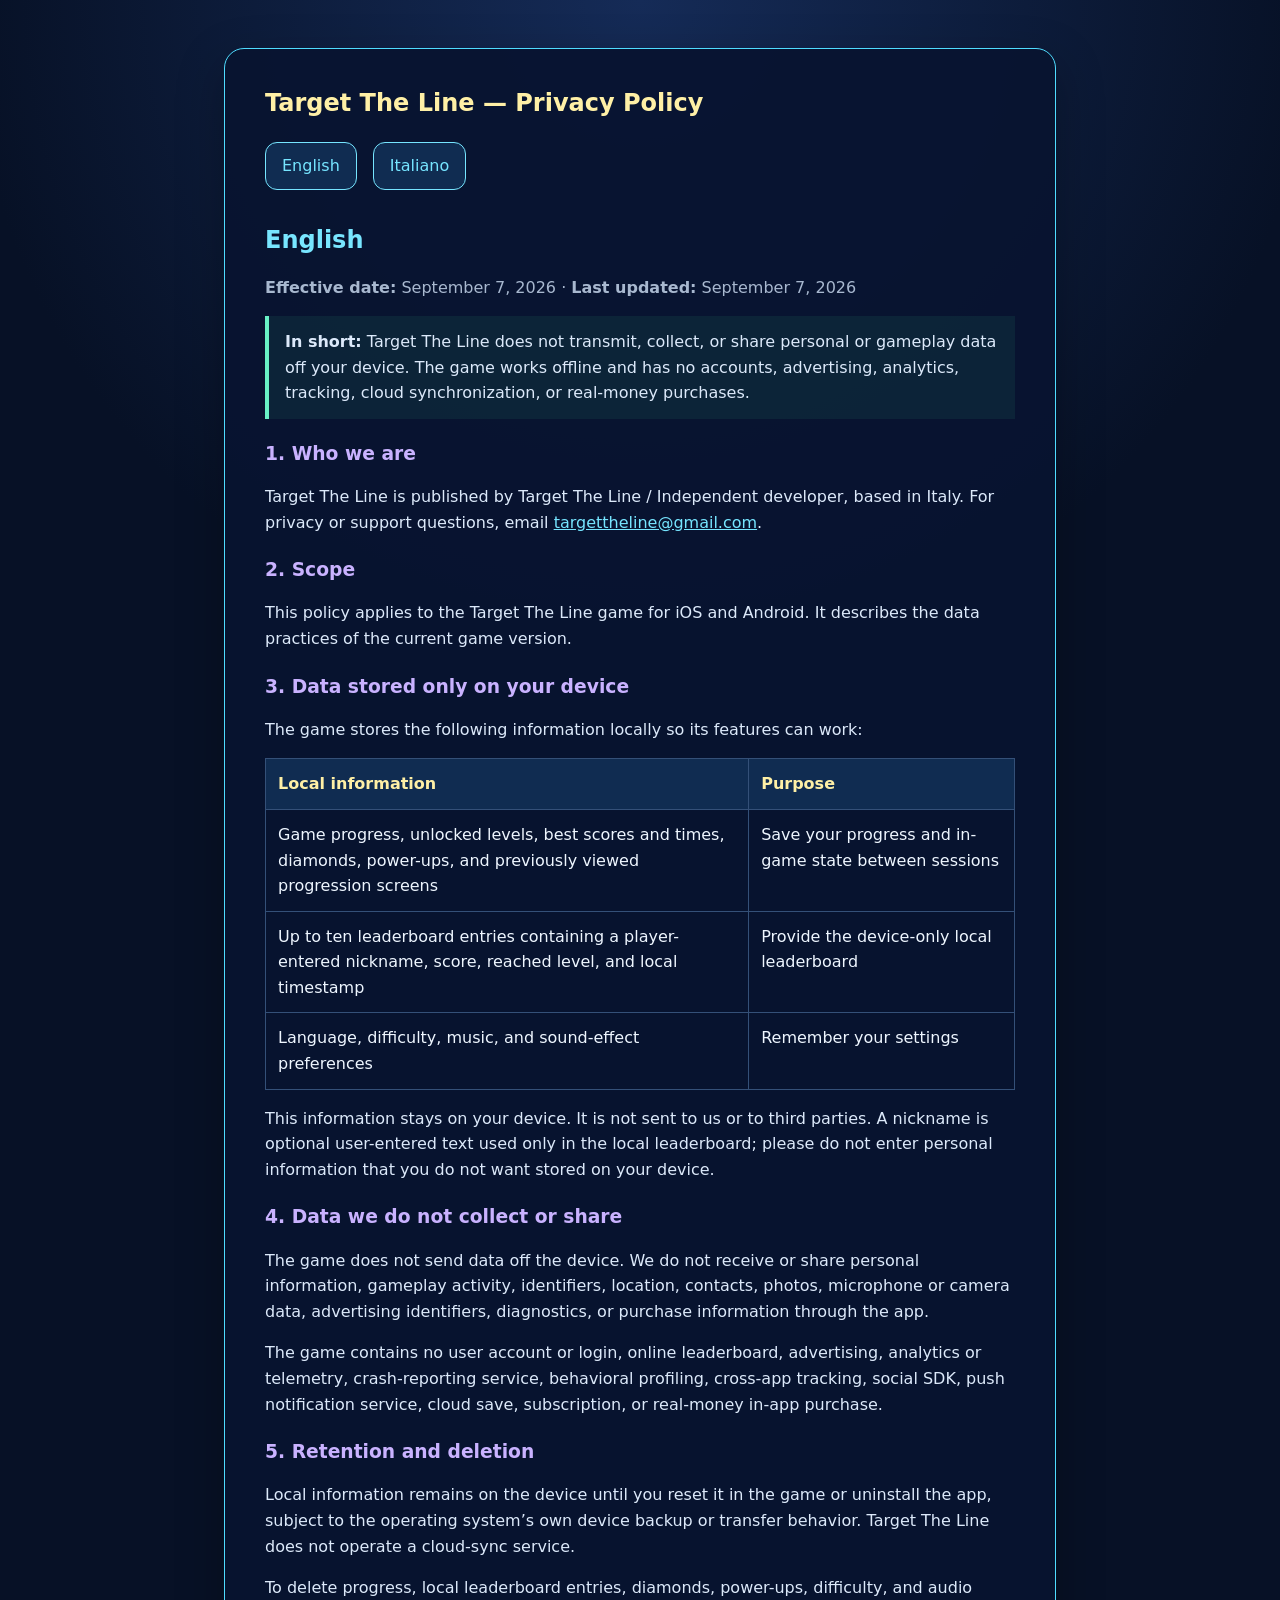
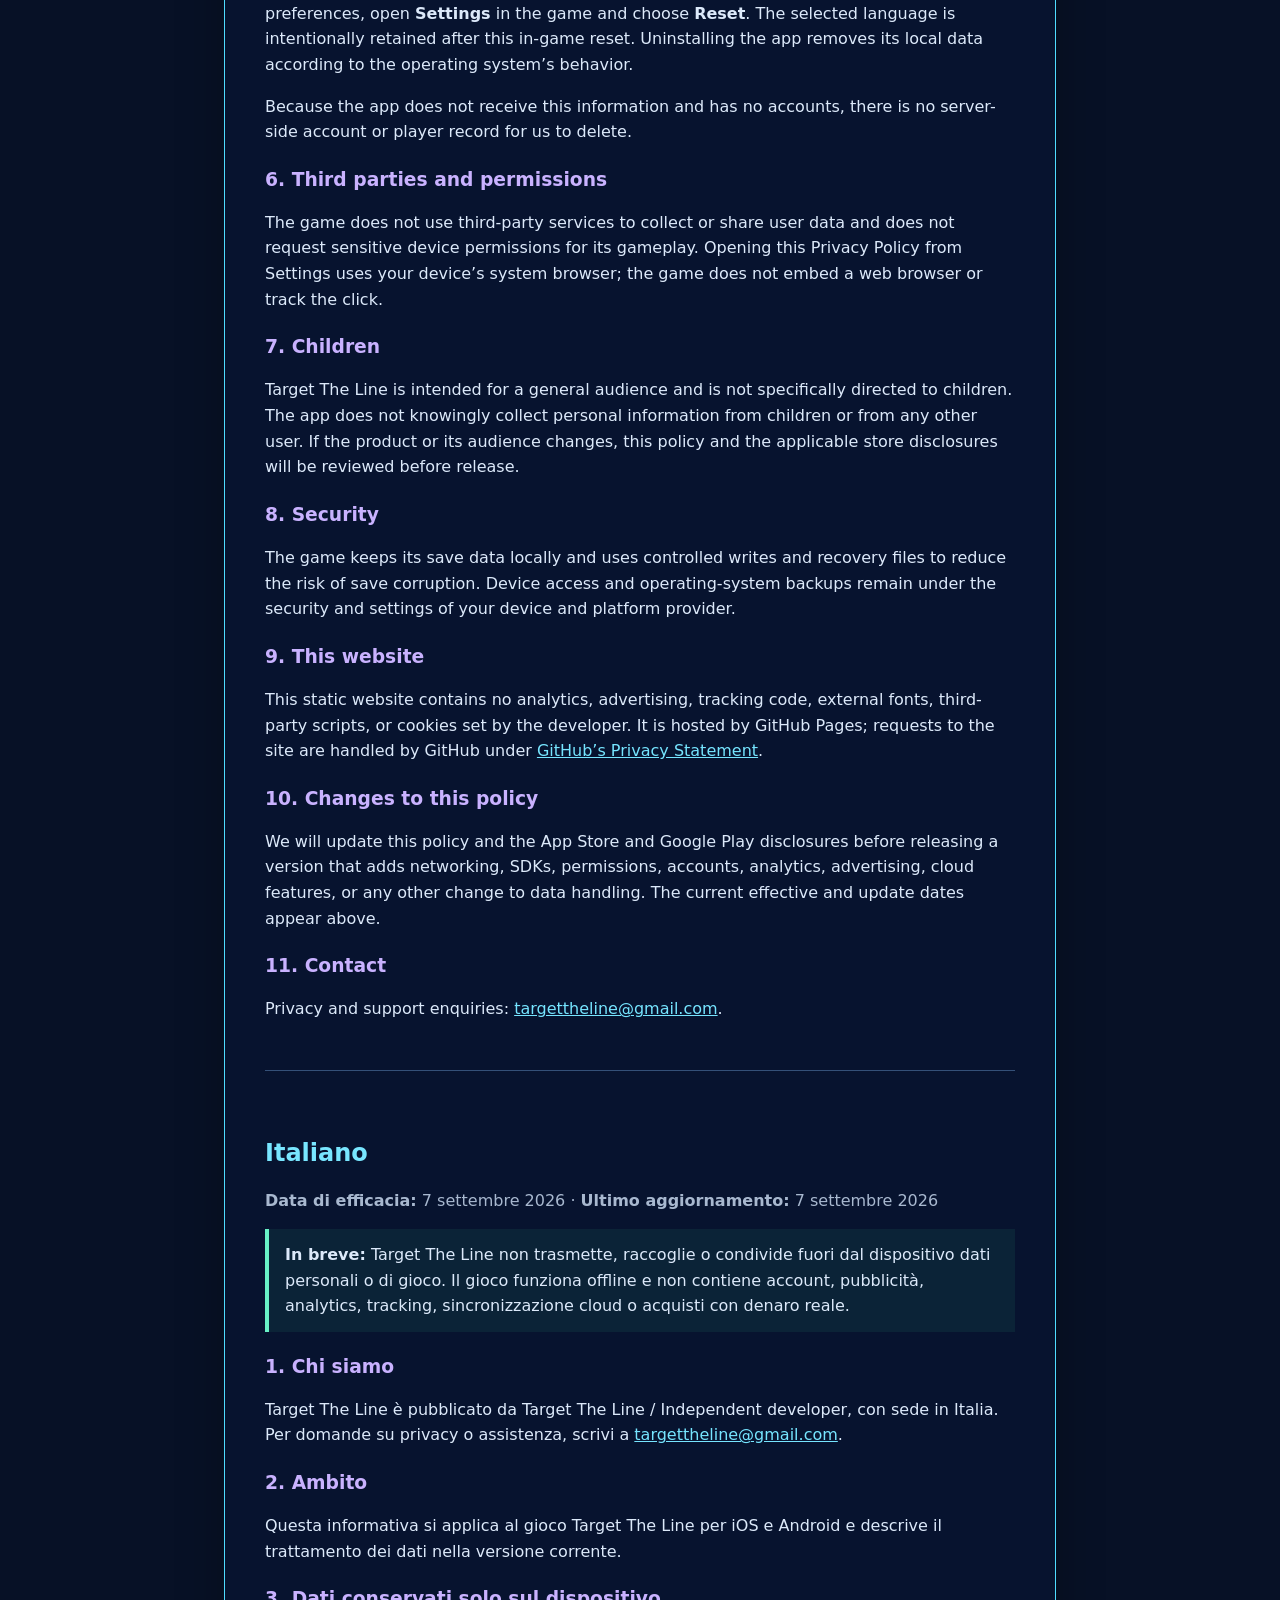
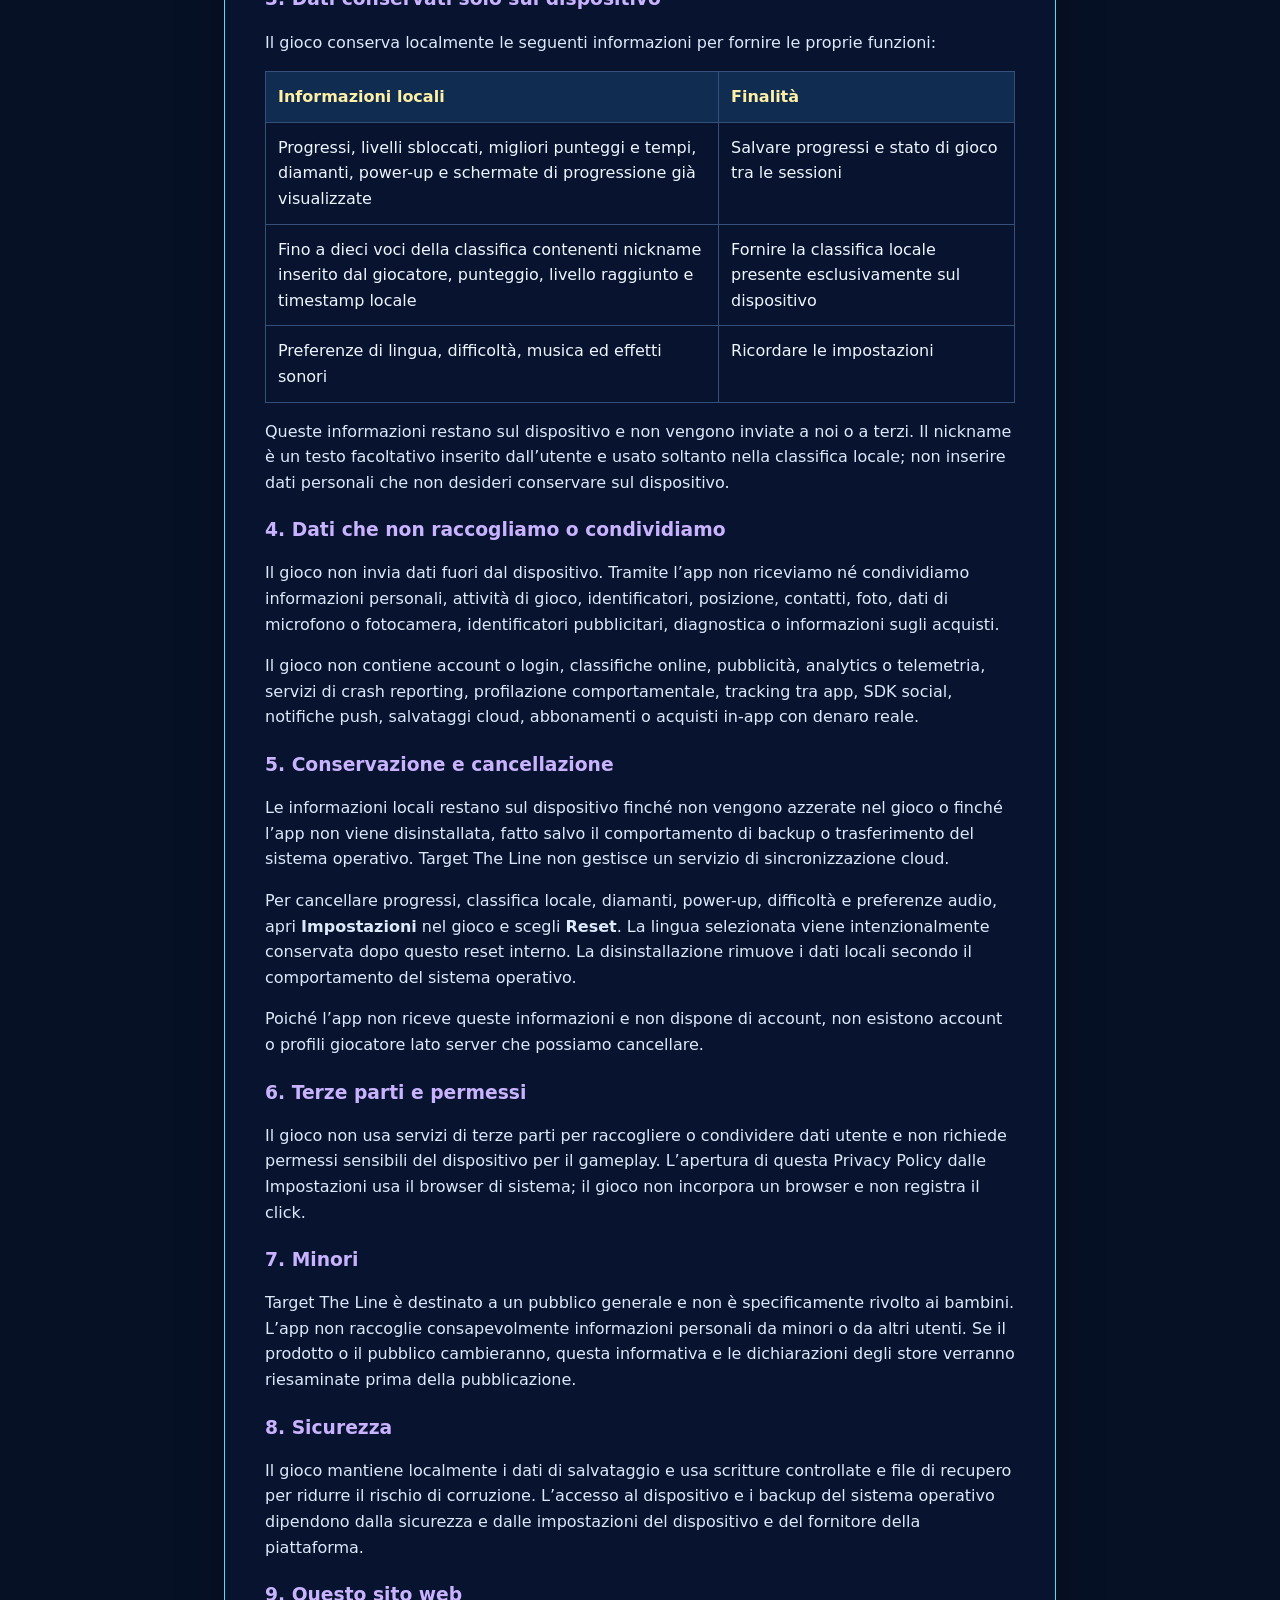
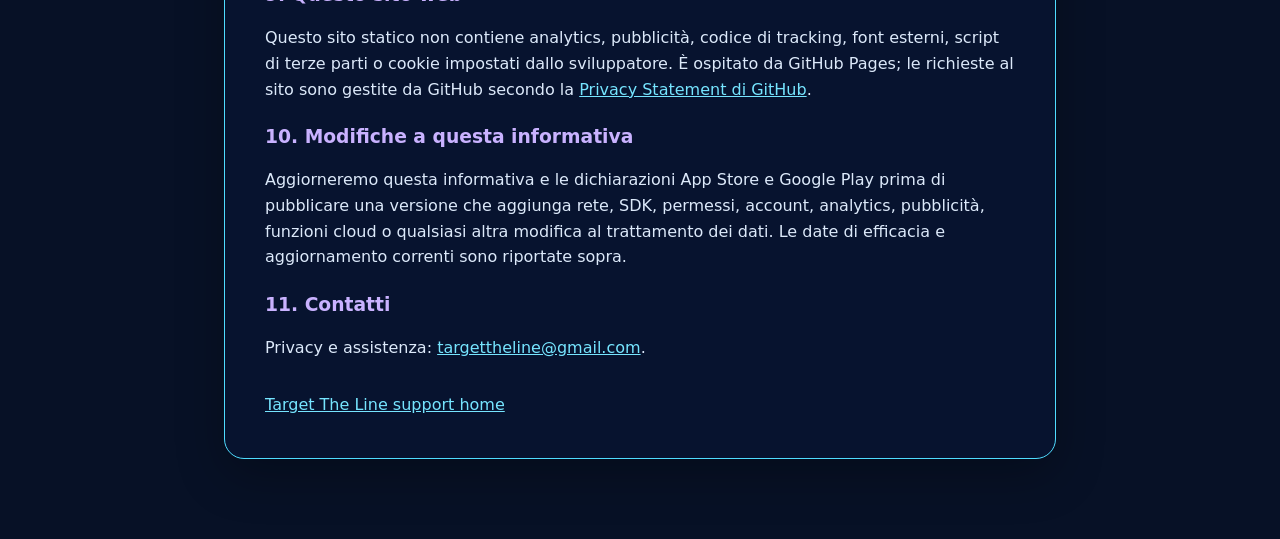
==== privacy/index.html @ c2686100 "Publish Target The Line support and privacy site" ====
<!doctype html>
<html lang="en">
<head>
  <meta charset="utf-8">
  <meta name="viewport" content="width=device-width, initial-scale=1">
  <meta name="description" content="Privacy Policy for the Target The Line mobile game.">
  <title>Target The Line — Privacy Policy</title>
  <link rel="stylesheet" href="../site.css">
</head>
<body>
  <main>
    <article class="card">
      <h1>Target The Line — Privacy Policy</h1>
      <nav class="language-nav" aria-label="Language">
        <a href="#english" lang="en">English</a>
        <a href="#italiano" lang="it">Italiano</a>
      </nav>

      <section id="english" class="language-section" lang="en">
        <h2>English</h2>
        <p class="muted"><strong>Effective date:</strong> September 7, 2026 · <strong>Last updated:</strong> September 7, 2026</p>
        <p class="summary"><strong>In short:</strong> Target The Line does not transmit, collect, or share personal or gameplay data off your device. The game works offline and has no accounts, advertising, analytics, tracking, cloud synchronization, or real-money purchases.</p>

        <h3>1. Who we are</h3>
        <p>Target The Line is published by Target The Line / Independent developer, based in Italy. For privacy or support questions, email <a href="mailto:targettheline@gmail.com">targettheline@gmail.com</a>.</p>

        <h3>2. Scope</h3>
        <p>This policy applies to the Target The Line game for iOS and Android. It describes the data practices of the current game version.</p>

        <h3>3. Data stored only on your device</h3>
        <p>The game stores the following information locally so its features can work:</p>
        <table>
          <thead><tr><th>Local information</th><th>Purpose</th></tr></thead>
          <tbody>
            <tr><td data-label="Local information">Game progress, unlocked levels, best scores and times, diamonds, power-ups, and previously viewed progression screens</td><td data-label="Purpose">Save your progress and in-game state between sessions</td></tr>
            <tr><td data-label="Local information">Up to ten leaderboard entries containing a player-entered nickname, score, reached level, and local timestamp</td><td data-label="Purpose">Provide the device-only local leaderboard</td></tr>
            <tr><td data-label="Local information">Language, difficulty, music, and sound-effect preferences</td><td data-label="Purpose">Remember your settings</td></tr>
          </tbody>
        </table>
        <p>This information stays on your device. It is not sent to us or to third parties. A nickname is optional user-entered text used only in the local leaderboard; please do not enter personal information that you do not want stored on your device.</p>

        <h3>4. Data we do not collect or share</h3>
        <p>The game does not send data off the device. We do not receive or share personal information, gameplay activity, identifiers, location, contacts, photos, microphone or camera data, advertising identifiers, diagnostics, or purchase information through the app.</p>
        <p>The game contains no user account or login, online leaderboard, advertising, analytics or telemetry, crash-reporting service, behavioral profiling, cross-app tracking, social SDK, push notification service, cloud save, subscription, or real-money in-app purchase.</p>

        <h3>5. Retention and deletion</h3>
        <p>Local information remains on the device until you reset it in the game or uninstall the app, subject to the operating system’s own device backup or transfer behavior. Target The Line does not operate a cloud-sync service.</p>
        <p>To delete progress, local leaderboard entries, diamonds, power-ups, difficulty, and audio preferences, open <strong>Settings</strong> in the game and choose <strong>Reset</strong>. The selected language is intentionally retained after this in-game reset. Uninstalling the app removes its local data according to the operating system’s behavior.</p>
        <p>Because the app does not receive this information and has no accounts, there is no server-side account or player record for us to delete.</p>

        <h3>6. Third parties and permissions</h3>
        <p>The game does not use third-party services to collect or share user data and does not request sensitive device permissions for its gameplay. Opening this Privacy Policy from Settings uses your device’s system browser; the game does not embed a web browser or track the click.</p>

        <h3>7. Children</h3>
        <p>Target The Line is intended for a general audience and is not specifically directed to children. The app does not knowingly collect personal information from children or from any other user. If the product or its audience changes, this policy and the applicable store disclosures will be reviewed before release.</p>

        <h3>8. Security</h3>
        <p>The game keeps its save data locally and uses controlled writes and recovery files to reduce the risk of save corruption. Device access and operating-system backups remain under the security and settings of your device and platform provider.</p>

        <h3>9. This website</h3>
        <p>This static website contains no analytics, advertising, tracking code, external fonts, third-party scripts, or cookies set by the developer. It is hosted by GitHub Pages; requests to the site are handled by GitHub under <a href="https://docs.github.com/en/site-policy/privacy-policies/github-general-privacy-statement">GitHub’s Privacy Statement</a>.</p>

        <h3>10. Changes to this policy</h3>
        <p>We will update this policy and the App Store and Google Play disclosures before releasing a version that adds networking, SDKs, permissions, accounts, analytics, advertising, cloud features, or any other change to data handling. The current effective and update dates appear above.</p>

        <h3>11. Contact</h3>
        <p>Privacy and support enquiries: <a href="mailto:targettheline@gmail.com">targettheline@gmail.com</a>.</p>
      </section>

      <section id="italiano" class="language-section" lang="it">
        <h2>Italiano</h2>
        <p class="muted"><strong>Data di efficacia:</strong> 7 settembre 2026 · <strong>Ultimo aggiornamento:</strong> 7 settembre 2026</p>
        <p class="summary"><strong>In breve:</strong> Target The Line non trasmette, raccoglie o condivide fuori dal dispositivo dati personali o di gioco. Il gioco funziona offline e non contiene account, pubblicità, analytics, tracking, sincronizzazione cloud o acquisti con denaro reale.</p>

        <h3>1. Chi siamo</h3>
        <p>Target The Line è pubblicato da Target The Line / Independent developer, con sede in Italia. Per domande su privacy o assistenza, scrivi a <a href="mailto:targettheline@gmail.com">targettheline@gmail.com</a>.</p>

        <h3>2. Ambito</h3>
        <p>Questa informativa si applica al gioco Target The Line per iOS e Android e descrive il trattamento dei dati nella versione corrente.</p>

        <h3>3. Dati conservati solo sul dispositivo</h3>
        <p>Il gioco conserva localmente le seguenti informazioni per fornire le proprie funzioni:</p>
        <table>
          <thead><tr><th>Informazioni locali</th><th>Finalità</th></tr></thead>
          <tbody>
            <tr><td data-label="Informazioni locali">Progressi, livelli sbloccati, migliori punteggi e tempi, diamanti, power-up e schermate di progressione già visualizzate</td><td data-label="Finalità">Salvare progressi e stato di gioco tra le sessioni</td></tr>
            <tr><td data-label="Informazioni locali">Fino a dieci voci della classifica contenenti nickname inserito dal giocatore, punteggio, livello raggiunto e timestamp locale</td><td data-label="Finalità">Fornire la classifica locale presente esclusivamente sul dispositivo</td></tr>
            <tr><td data-label="Informazioni locali">Preferenze di lingua, difficoltà, musica ed effetti sonori</td><td data-label="Finalità">Ricordare le impostazioni</td></tr>
          </tbody>
        </table>
        <p>Queste informazioni restano sul dispositivo e non vengono inviate a noi o a terzi. Il nickname è un testo facoltativo inserito dall’utente e usato soltanto nella classifica locale; non inserire dati personali che non desideri conservare sul dispositivo.</p>

        <h3>4. Dati che non raccogliamo o condividiamo</h3>
        <p>Il gioco non invia dati fuori dal dispositivo. Tramite l’app non riceviamo né condividiamo informazioni personali, attività di gioco, identificatori, posizione, contatti, foto, dati di microfono o fotocamera, identificatori pubblicitari, diagnostica o informazioni sugli acquisti.</p>
        <p>Il gioco non contiene account o login, classifiche online, pubblicità, analytics o telemetria, servizi di crash reporting, profilazione comportamentale, tracking tra app, SDK social, notifiche push, salvataggi cloud, abbonamenti o acquisti in-app con denaro reale.</p>

        <h3>5. Conservazione e cancellazione</h3>
        <p>Le informazioni locali restano sul dispositivo finché non vengono azzerate nel gioco o finché l’app non viene disinstallata, fatto salvo il comportamento di backup o trasferimento del sistema operativo. Target The Line non gestisce un servizio di sincronizzazione cloud.</p>
        <p>Per cancellare progressi, classifica locale, diamanti, power-up, difficoltà e preferenze audio, apri <strong>Impostazioni</strong> nel gioco e scegli <strong>Reset</strong>. La lingua selezionata viene intenzionalmente conservata dopo questo reset interno. La disinstallazione rimuove i dati locali secondo il comportamento del sistema operativo.</p>
        <p>Poiché l’app non riceve queste informazioni e non dispone di account, non esistono account o profili giocatore lato server che possiamo cancellare.</p>

        <h3>6. Terze parti e permessi</h3>
        <p>Il gioco non usa servizi di terze parti per raccogliere o condividere dati utente e non richiede permessi sensibili del dispositivo per il gameplay. L’apertura di questa Privacy Policy dalle Impostazioni usa il browser di sistema; il gioco non incorpora un browser e non registra il click.</p>

        <h3>7. Minori</h3>
        <p>Target The Line è destinato a un pubblico generale e non è specificamente rivolto ai bambini. L’app non raccoglie consapevolmente informazioni personali da minori o da altri utenti. Se il prodotto o il pubblico cambieranno, questa informativa e le dichiarazioni degli store verranno riesaminate prima della pubblicazione.</p>

        <h3>8. Sicurezza</h3>
        <p>Il gioco mantiene localmente i dati di salvataggio e usa scritture controllate e file di recupero per ridurre il rischio di corruzione. L’accesso al dispositivo e i backup del sistema operativo dipendono dalla sicurezza e dalle impostazioni del dispositivo e del fornitore della piattaforma.</p>

        <h3>9. Questo sito web</h3>
        <p>Questo sito statico non contiene analytics, pubblicità, codice di tracking, font esterni, script di terze parti o cookie impostati dallo sviluppatore. È ospitato da GitHub Pages; le richieste al sito sono gestite da GitHub secondo la <a href="https://docs.github.com/it/site-policy/privacy-policies/github-general-privacy-statement">Privacy Statement di GitHub</a>.</p>

        <h3>10. Modifiche a questa informativa</h3>
        <p>Aggiorneremo questa informativa e le dichiarazioni App Store e Google Play prima di pubblicare una versione che aggiunga rete, SDK, permessi, account, analytics, pubblicità, funzioni cloud o qualsiasi altra modifica al trattamento dei dati. Le date di efficacia e aggiornamento correnti sono riportate sopra.</p>

        <h3>11. Contatti</h3>
        <p>Privacy e assistenza: <a href="mailto:targettheline@gmail.com">targettheline@gmail.com</a>.</p>
      </section>

      <footer><a href="../">Target The Line support home</a></footer>
    </article>
  </main>
</body>
</html>
---- site.css ----
:root {
  color-scheme: dark;
  font-family: system-ui, -apple-system, BlinkMacSystemFont, "Segoe UI", sans-serif;
  background: #071126;
  color: #eef6ff;
  line-height: 1.6;
}

* { box-sizing: border-box; }

body {
  margin: 0;
  min-height: 100vh;
  background: radial-gradient(circle at top, #152b57 0, #071126 42rem);
}

main {
  width: min(100% - 2rem, 52rem);
  margin: 0 auto;
  padding: 3rem 0 5rem;
}

.card {
  background: rgba(8, 20, 48, 0.94);
  border: 1px solid #4fdcff;
  border-radius: 1.25rem;
  padding: clamp(1.25rem, 4vw, 2.5rem);
  box-shadow: 0 1rem 3rem rgba(0, 0, 0, 0.28);
}

h1, h2, h3 { line-height: 1.2; }
h1 { color: #fff0a6; margin-top: 0; }
h2 { color: #78e6ff; margin-top: 2.25rem; }
h3 { color: #c9b2ff; margin-top: 1.5rem; }
p, li { color: #dce9fa; }
a { color: #76e5ff; }
a:hover, a:focus { color: #fff0a6; }

.language-nav {
  display: flex;
  gap: 1rem;
  flex-wrap: wrap;
  margin: 1.5rem 0 2rem;
}

.language-nav a, .button-link {
  display: inline-block;
  border: 1px solid #76e5ff;
  border-radius: 0.75rem;
  padding: 0.65rem 1rem;
  text-decoration: none;
  background: #102c51;
}

.summary {
  border-left: 0.25rem solid #68f1c6;
  padding: 0.8rem 1rem;
  background: rgba(28, 88, 82, 0.24);
}

table { width: 100%; border-collapse: collapse; }
th, td { border: 1px solid #345078; padding: 0.75rem; text-align: left; vertical-align: top; }
th { background: #102c51; color: #fff0a6; }
.muted, footer { color: #a8b8cf; }
.language-section + .language-section { border-top: 1px solid #345078; margin-top: 3rem; padding-top: 2rem; }
footer { margin-top: 2rem; }

@media (max-width: 42rem) {
  main { width: min(100% - 1rem, 52rem); padding: 0.5rem 0 2rem; }
  .card { border-radius: 0.9rem; padding: 1rem; }
  table, thead, tbody, tr, th, td { display: block; }
  thead { position: absolute; width: 1px; height: 1px; overflow: hidden; clip: rect(0 0 0 0); }
  tr { border: 1px solid #345078; margin-bottom: 0.8rem; }
  th, td { border: 0; }
  td::before { content: attr(data-label); display: block; color: #fff0a6; font-weight: 700; margin-bottom: 0.25rem; }
}
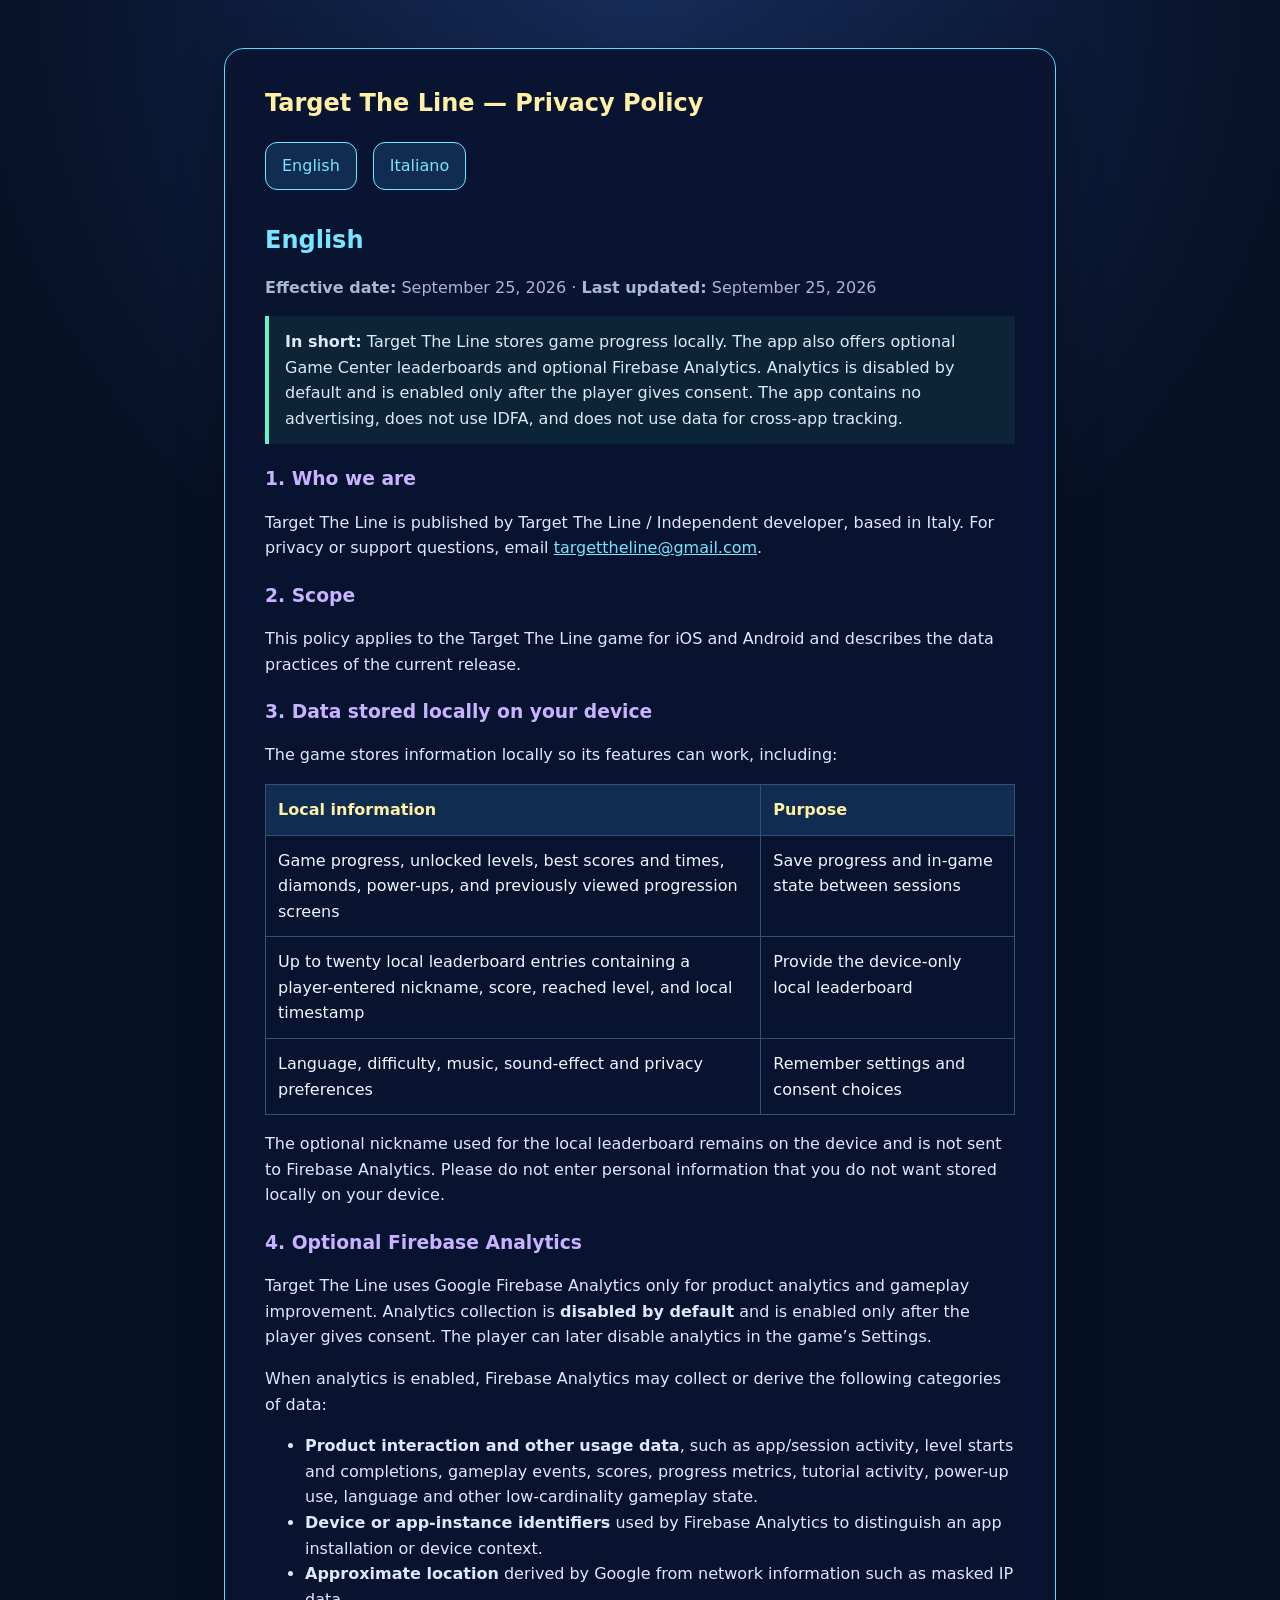
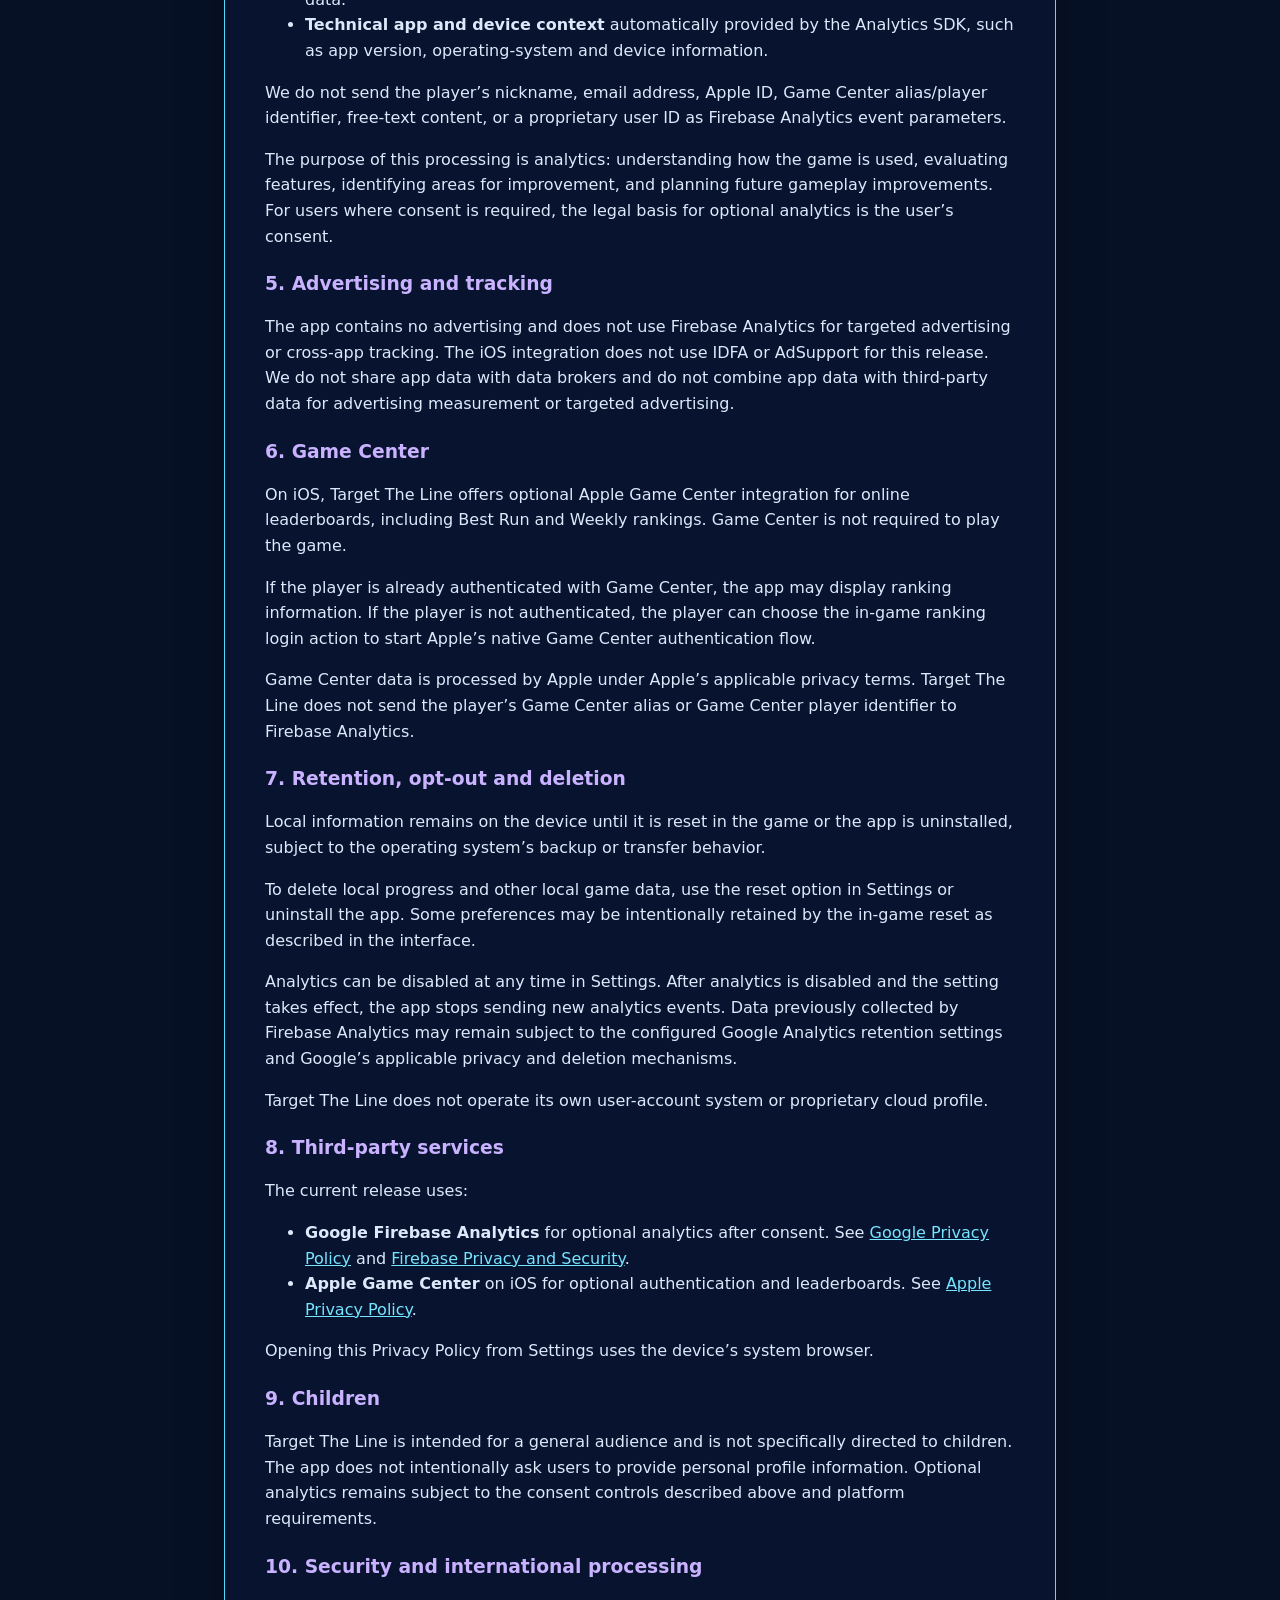
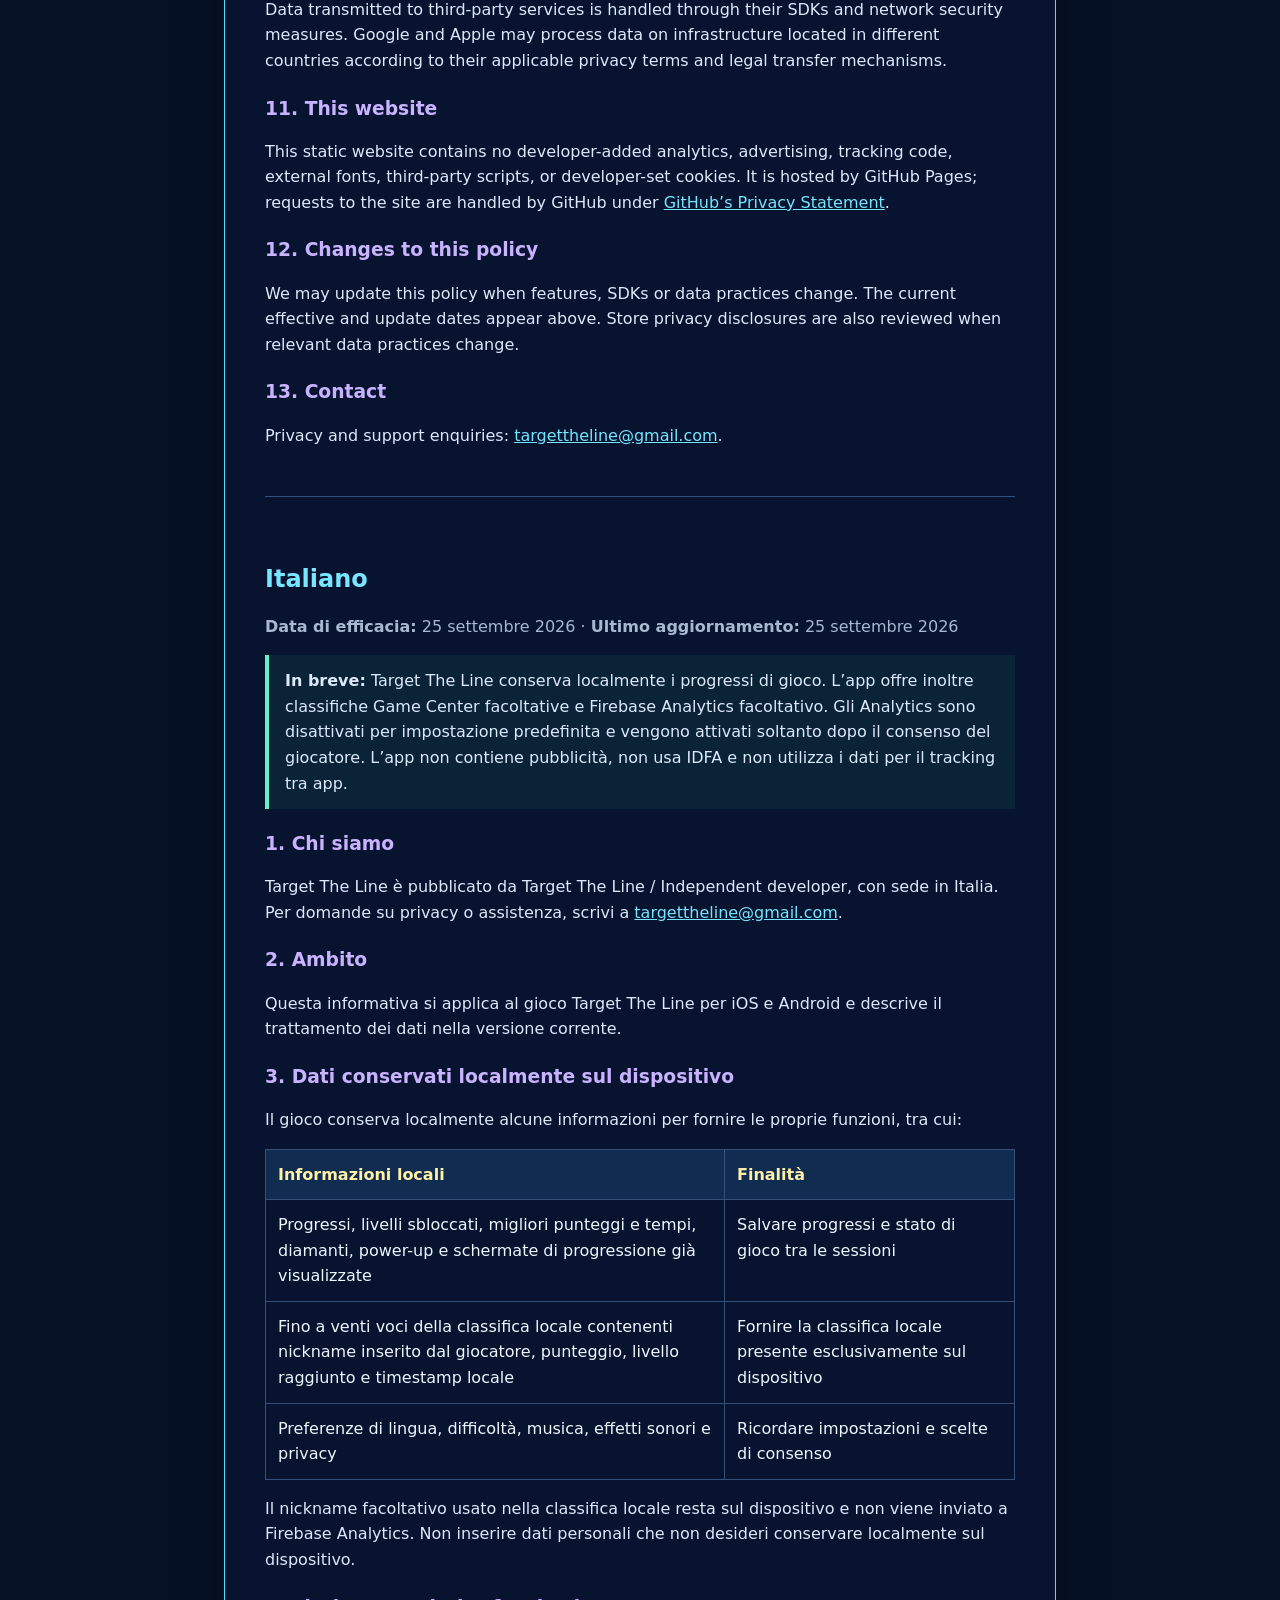
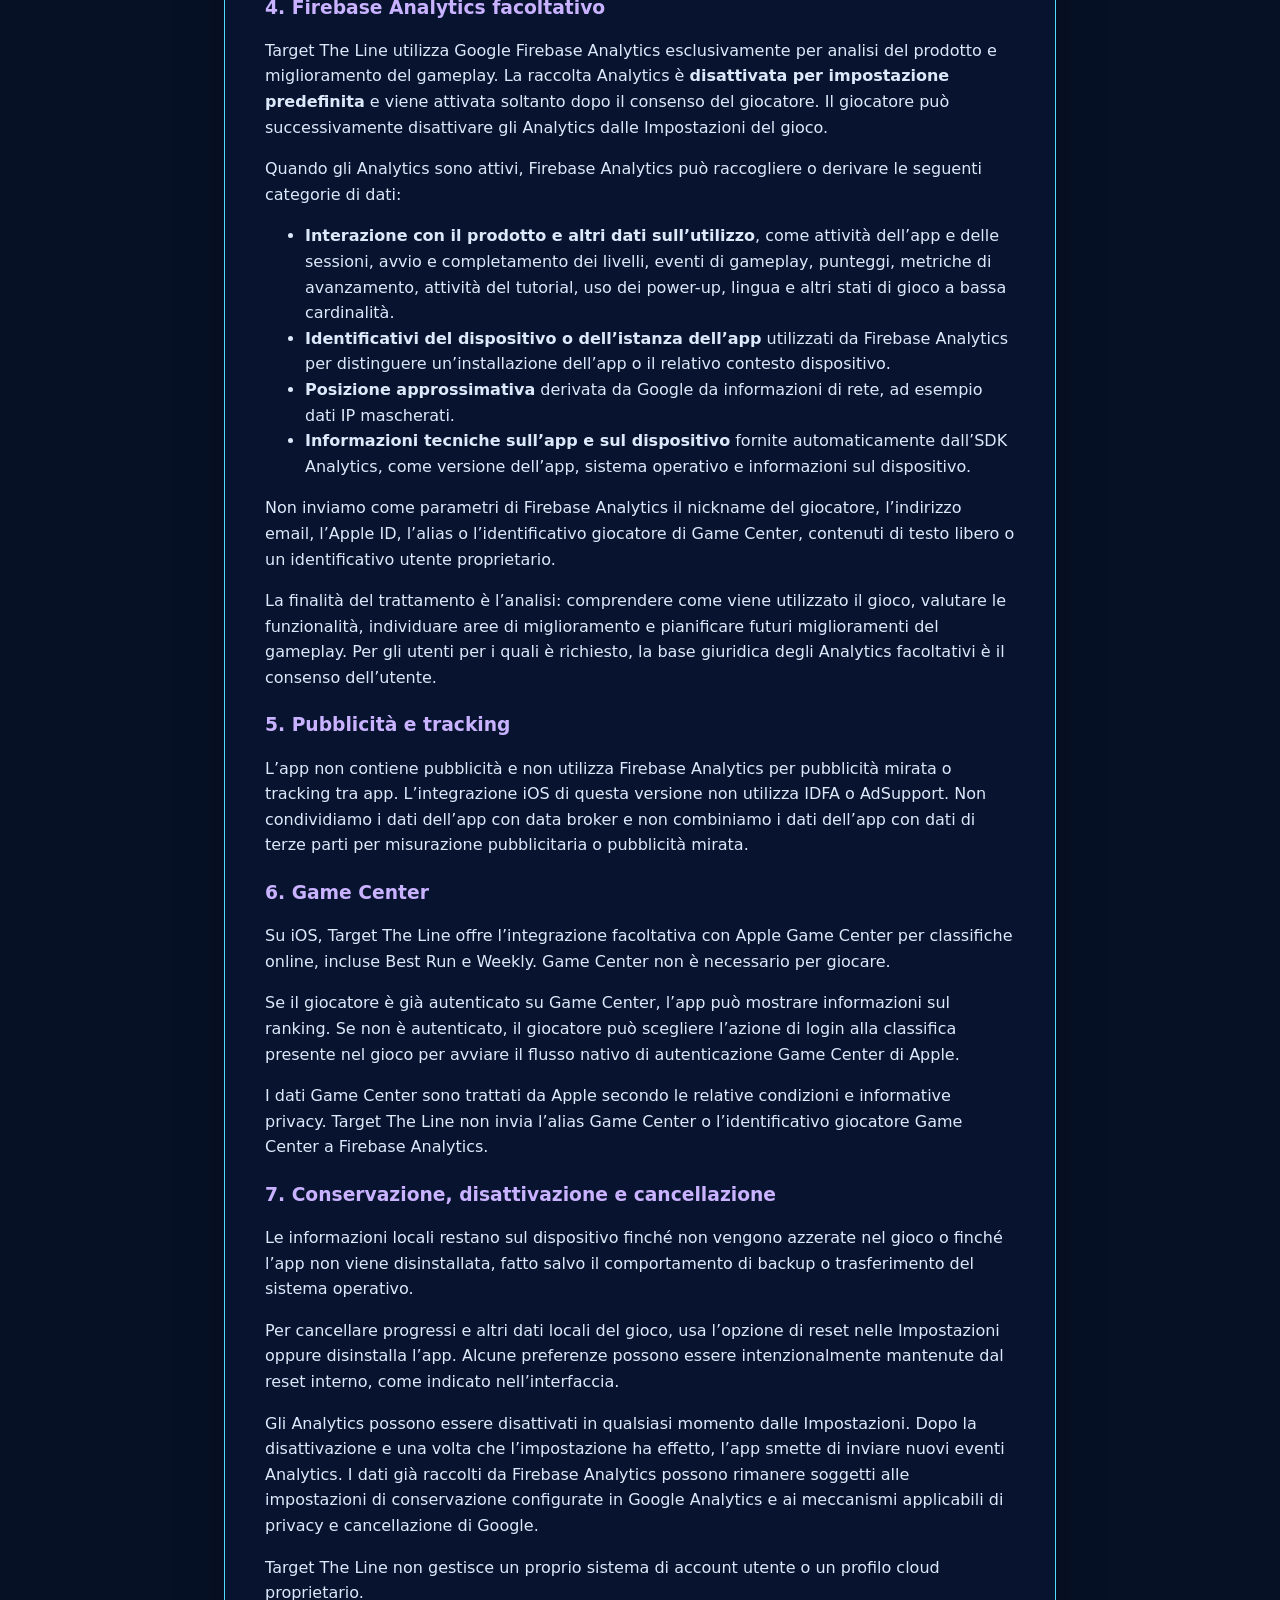
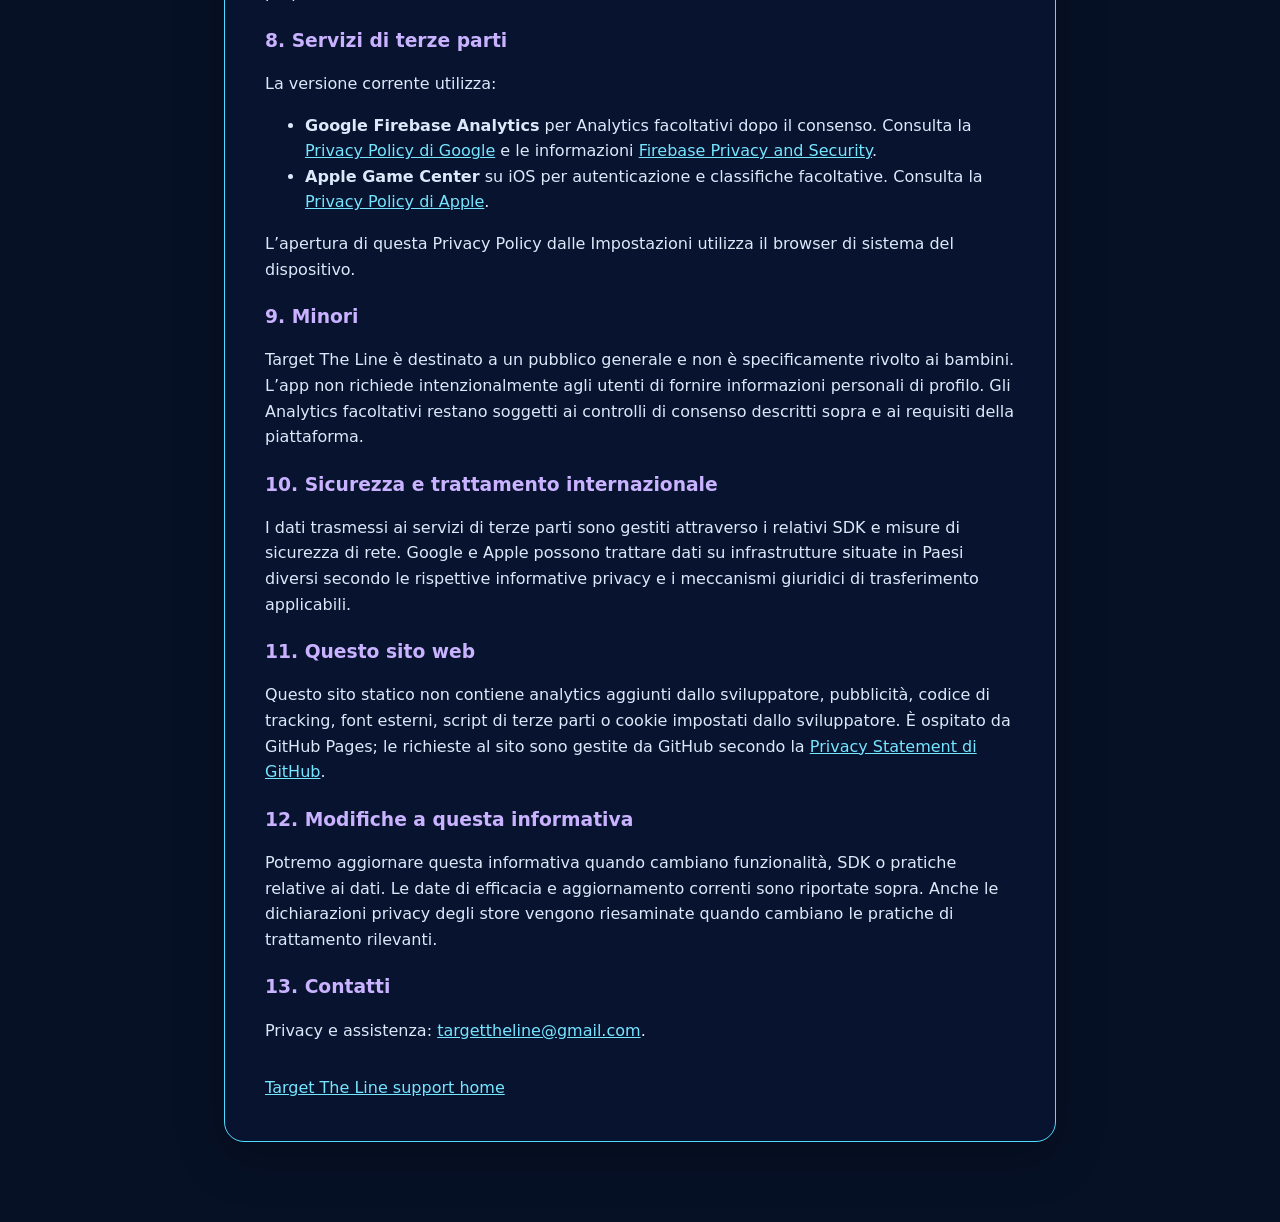
==== commit 0cc0b829: "Update Target The Line privacy policy for Firebase Analytics and Game Center" ====
--- a/privacy/index.html
+++ b/privacy/index.html
@@ -18,59 +18,81 @@
 
       <section id="english" class="language-section" lang="en">
         <h2>English</h2>
-        <p class="muted"><strong>Effective date:</strong> September 7, 2026 · <strong>Last updated:</strong> September 7, 2026</p>
-        <p class="summary"><strong>In short:</strong> Target The Line does not transmit, collect, or share personal or gameplay data off your device. The game works offline and has no accounts, advertising, analytics, tracking, cloud synchronization, or real-money purchases.</p>
+        <p class="muted"><strong>Effective date:</strong> September 25, 2026 · <strong>Last updated:</strong> September 25, 2026</p>
+        <p class="summary"><strong>In short:</strong> Target The Line stores game progress locally. The app also offers optional Game Center leaderboards and optional Firebase Analytics. Analytics is disabled by default and is enabled only after the player gives consent. The app contains no advertising, does not use IDFA, and does not use data for cross-app tracking.</p>
 
         <h3>1. Who we are</h3>
         <p>Target The Line is published by Target The Line / Independent developer, based in Italy. For privacy or support questions, email <a href="mailto:targettheline@gmail.com">targettheline@gmail.com</a>.</p>
 
         <h3>2. Scope</h3>
-        <p>This policy applies to the Target The Line game for iOS and Android. It describes the data practices of the current game version.</p>
+        <p>This policy applies to the Target The Line game for iOS and Android and describes the data practices of the current release.</p>
 
-        <h3>3. Data stored only on your device</h3>
-        <p>The game stores the following information locally so its features can work:</p>
+        <h3>3. Data stored locally on your device</h3>
+        <p>The game stores information locally so its features can work, including:</p>
         <table>
           <thead><tr><th>Local information</th><th>Purpose</th></tr></thead>
           <tbody>
-            <tr><td data-label="Local information">Game progress, unlocked levels, best scores and times, diamonds, power-ups, and previously viewed progression screens</td><td data-label="Purpose">Save your progress and in-game state between sessions</td></tr>
-            <tr><td data-label="Local information">Up to ten leaderboard entries containing a player-entered nickname, score, reached level, and local timestamp</td><td data-label="Purpose">Provide the device-only local leaderboard</td></tr>
-            <tr><td data-label="Local information">Language, difficulty, music, and sound-effect preferences</td><td data-label="Purpose">Remember your settings</td></tr>
+            <tr><td data-label="Local information">Game progress, unlocked levels, best scores and times, diamonds, power-ups, and previously viewed progression screens</td><td data-label="Purpose">Save progress and in-game state between sessions</td></tr>
+            <tr><td data-label="Local information">Up to twenty local leaderboard entries containing a player-entered nickname, score, reached level, and local timestamp</td><td data-label="Purpose">Provide the device-only local leaderboard</td></tr>
+            <tr><td data-label="Local information">Language, difficulty, music, sound-effect and privacy preferences</td><td data-label="Purpose">Remember settings and consent choices</td></tr>
           </tbody>
         </table>
-        <p>This information stays on your device. It is not sent to us or to third parties. A nickname is optional user-entered text used only in the local leaderboard; please do not enter personal information that you do not want stored on your device.</p>
+        <p>The optional nickname used for the local leaderboard remains on the device and is not sent to Firebase Analytics. Please do not enter personal information that you do not want stored locally on your device.</p>
 
-        <h3>4. Data we do not collect or share</h3>
-        <p>The game does not send data off the device. We do not receive or share personal information, gameplay activity, identifiers, location, contacts, photos, microphone or camera data, advertising identifiers, diagnostics, or purchase information through the app.</p>
-        <p>The game contains no user account or login, online leaderboard, advertising, analytics or telemetry, crash-reporting service, behavioral profiling, cross-app tracking, social SDK, push notification service, cloud save, subscription, or real-money in-app purchase.</p>
+        <h3>4. Optional Firebase Analytics</h3>
+        <p>Target The Line uses Google Firebase Analytics only for product analytics and gameplay improvement. Analytics collection is <strong>disabled by default</strong> and is enabled only after the player gives consent. The player can later disable analytics in the game’s Settings.</p>
+        <p>When analytics is enabled, Firebase Analytics may collect or derive the following categories of data:</p>
+        <ul>
+          <li><strong>Product interaction and other usage data</strong>, such as app/session activity, level starts and completions, gameplay events, scores, progress metrics, tutorial activity, power-up use, language and other low-cardinality gameplay state.</li>
+          <li><strong>Device or app-instance identifiers</strong> used by Firebase Analytics to distinguish an app installation or device context.</li>
+          <li><strong>Approximate location</strong> derived by Google from network information such as masked IP data.</li>
+          <li><strong>Technical app and device context</strong> automatically provided by the Analytics SDK, such as app version, operating-system and device information.</li>
+        </ul>
+        <p>We do not send the player’s nickname, email address, Apple ID, Game Center alias/player identifier, free-text content, or a proprietary user ID as Firebase Analytics event parameters.</p>
+        <p>The purpose of this processing is analytics: understanding how the game is used, evaluating features, identifying areas for improvement, and planning future gameplay improvements. For users where consent is required, the legal basis for optional analytics is the user’s consent.</p>
 
-        <h3>5. Retention and deletion</h3>
-        <p>Local information remains on the device until you reset it in the game or uninstall the app, subject to the operating system’s own device backup or transfer behavior. Target The Line does not operate a cloud-sync service.</p>
-        <p>To delete progress, local leaderboard entries, diamonds, power-ups, difficulty, and audio preferences, open <strong>Settings</strong> in the game and choose <strong>Reset</strong>. The selected language is intentionally retained after this in-game reset. Uninstalling the app removes its local data according to the operating system’s behavior.</p>
-        <p>Because the app does not receive this information and has no accounts, there is no server-side account or player record for us to delete.</p>
+        <h3>5. Advertising and tracking</h3>
+        <p>The app contains no advertising and does not use Firebase Analytics for targeted advertising or cross-app tracking. The iOS integration does not use IDFA or AdSupport for this release. We do not share app data with data brokers and do not combine app data with third-party data for advertising measurement or targeted advertising.</p>
 
-        <h3>6. Third parties and permissions</h3>
-        <p>The game does not use third-party services to collect or share user data and does not request sensitive device permissions for its gameplay. Opening this Privacy Policy from Settings uses your device’s system browser; the game does not embed a web browser or track the click.</p>
+        <h3>6. Game Center</h3>
+        <p>On iOS, Target The Line offers optional Apple Game Center integration for online leaderboards, including Best Run and Weekly rankings. Game Center is not required to play the game.</p>
+        <p>If the player is already authenticated with Game Center, the app may display ranking information. If the player is not authenticated, the player can choose the in-game ranking login action to start Apple’s native Game Center authentication flow.</p>
+        <p>Game Center data is processed by Apple under Apple’s applicable privacy terms. Target The Line does not send the player’s Game Center alias or Game Center player identifier to Firebase Analytics.</p>
 
-        <h3>7. Children</h3>
-        <p>Target The Line is intended for a general audience and is not specifically directed to children. The app does not knowingly collect personal information from children or from any other user. If the product or its audience changes, this policy and the applicable store disclosures will be reviewed before release.</p>
+        <h3>7. Retention, opt-out and deletion</h3>
+        <p>Local information remains on the device until it is reset in the game or the app is uninstalled, subject to the operating system’s backup or transfer behavior.</p>
+        <p>To delete local progress and other local game data, use the reset option in Settings or uninstall the app. Some preferences may be intentionally retained by the in-game reset as described in the interface.</p>
+        <p>Analytics can be disabled at any time in Settings. After analytics is disabled and the setting takes effect, the app stops sending new analytics events. Data previously collected by Firebase Analytics may remain subject to the configured Google Analytics retention settings and Google’s applicable privacy and deletion mechanisms.</p>
+        <p>Target The Line does not operate its own user-account system or proprietary cloud profile.</p>
 
-        <h3>8. Security</h3>
-        <p>The game keeps its save data locally and uses controlled writes and recovery files to reduce the risk of save corruption. Device access and operating-system backups remain under the security and settings of your device and platform provider.</p>
+        <h3>8. Third-party services</h3>
+        <p>The current release uses:</p>
+        <ul>
+          <li><strong>Google Firebase Analytics</strong> for optional analytics after consent. See <a href="https://policies.google.com/privacy">Google Privacy Policy</a> and <a href="https://firebase.google.com/support/privacy">Firebase Privacy and Security</a>.</li>
+          <li><strong>Apple Game Center</strong> on iOS for optional authentication and leaderboards. See <a href="https://www.apple.com/legal/privacy/">Apple Privacy Policy</a>.</li>
+        </ul>
+        <p>Opening this Privacy Policy from Settings uses the device’s system browser.</p>
 
-        <h3>9. This website</h3>
-        <p>This static website contains no analytics, advertising, tracking code, external fonts, third-party scripts, or cookies set by the developer. It is hosted by GitHub Pages; requests to the site are handled by GitHub under <a href="https://docs.github.com/en/site-policy/privacy-policies/github-general-privacy-statement">GitHub’s Privacy Statement</a>.</p>
+        <h3>9. Children</h3>
+        <p>Target The Line is intended for a general audience and is not specifically directed to children. The app does not intentionally ask users to provide personal profile information. Optional analytics remains subject to the consent controls described above and platform requirements.</p>
 
-        <h3>10. Changes to this policy</h3>
-        <p>We will update this policy and the App Store and Google Play disclosures before releasing a version that adds networking, SDKs, permissions, accounts, analytics, advertising, cloud features, or any other change to data handling. The current effective and update dates appear above.</p>
+        <h3>10. Security and international processing</h3>
+        <p>Data transmitted to third-party services is handled through their SDKs and network security measures. Google and Apple may process data on infrastructure located in different countries according to their applicable privacy terms and legal transfer mechanisms.</p>
 
-        <h3>11. Contact</h3>
+        <h3>11. This website</h3>
+        <p>This static website contains no developer-added analytics, advertising, tracking code, external fonts, third-party scripts, or developer-set cookies. It is hosted by GitHub Pages; requests to the site are handled by GitHub under <a href="https://docs.github.com/en/site-policy/privacy-policies/github-general-privacy-statement">GitHub’s Privacy Statement</a>.</p>
+
+        <h3>12. Changes to this policy</h3>
+        <p>We may update this policy when features, SDKs or data practices change. The current effective and update dates appear above. Store privacy disclosures are also reviewed when relevant data practices change.</p>
+
+        <h3>13. Contact</h3>
         <p>Privacy and support enquiries: <a href="mailto:targettheline@gmail.com">targettheline@gmail.com</a>.</p>
       </section>
 
       <section id="italiano" class="language-section" lang="it">
         <h2>Italiano</h2>
-        <p class="muted"><strong>Data di efficacia:</strong> 7 settembre 2026 · <strong>Ultimo aggiornamento:</strong> 7 settembre 2026</p>
-        <p class="summary"><strong>In breve:</strong> Target The Line non trasmette, raccoglie o condivide fuori dal dispositivo dati personali o di gioco. Il gioco funziona offline e non contiene account, pubblicità, analytics, tracking, sincronizzazione cloud o acquisti con denaro reale.</p>
+        <p class="muted"><strong>Data di efficacia:</strong> 25 settembre 2026 · <strong>Ultimo aggiornamento:</strong> 25 settembre 2026</p>
+        <p class="summary"><strong>In breve:</strong> Target The Line conserva localmente i progressi di gioco. L’app offre inoltre classifiche Game Center facoltative e Firebase Analytics facoltativo. Gli Analytics sono disattivati per impostazione predefinita e vengono attivati soltanto dopo il consenso del giocatore. L’app non contiene pubblicità, non usa IDFA e non utilizza i dati per il tracking tra app.</p>
 
         <h3>1. Chi siamo</h3>
         <p>Target The Line è pubblicato da Target The Line / Independent developer, con sede in Italia. Per domande su privacy o assistenza, scrivi a <a href="mailto:targettheline@gmail.com">targettheline@gmail.com</a>.</p>
@@ -78,43 +100,65 @@
         <h3>2. Ambito</h3>
         <p>Questa informativa si applica al gioco Target The Line per iOS e Android e descrive il trattamento dei dati nella versione corrente.</p>
 
-        <h3>3. Dati conservati solo sul dispositivo</h3>
-        <p>Il gioco conserva localmente le seguenti informazioni per fornire le proprie funzioni:</p>
+        <h3>3. Dati conservati localmente sul dispositivo</h3>
+        <p>Il gioco conserva localmente alcune informazioni per fornire le proprie funzioni, tra cui:</p>
         <table>
           <thead><tr><th>Informazioni locali</th><th>Finalità</th></tr></thead>
           <tbody>
             <tr><td data-label="Informazioni locali">Progressi, livelli sbloccati, migliori punteggi e tempi, diamanti, power-up e schermate di progressione già visualizzate</td><td data-label="Finalità">Salvare progressi e stato di gioco tra le sessioni</td></tr>
-            <tr><td data-label="Informazioni locali">Fino a dieci voci della classifica contenenti nickname inserito dal giocatore, punteggio, livello raggiunto e timestamp locale</td><td data-label="Finalità">Fornire la classifica locale presente esclusivamente sul dispositivo</td></tr>
-            <tr><td data-label="Informazioni locali">Preferenze di lingua, difficoltà, musica ed effetti sonori</td><td data-label="Finalità">Ricordare le impostazioni</td></tr>
+            <tr><td data-label="Informazioni locali">Fino a venti voci della classifica locale contenenti nickname inserito dal giocatore, punteggio, livello raggiunto e timestamp locale</td><td data-label="Finalità">Fornire la classifica locale presente esclusivamente sul dispositivo</td></tr>
+            <tr><td data-label="Informazioni locali">Preferenze di lingua, difficoltà, musica, effetti sonori e privacy</td><td data-label="Finalità">Ricordare impostazioni e scelte di consenso</td></tr>
           </tbody>
         </table>
-        <p>Queste informazioni restano sul dispositivo e non vengono inviate a noi o a terzi. Il nickname è un testo facoltativo inserito dall’utente e usato soltanto nella classifica locale; non inserire dati personali che non desideri conservare sul dispositivo.</p>
+        <p>Il nickname facoltativo usato nella classifica locale resta sul dispositivo e non viene inviato a Firebase Analytics. Non inserire dati personali che non desideri conservare localmente sul dispositivo.</p>
 
-        <h3>4. Dati che non raccogliamo o condividiamo</h3>
-        <p>Il gioco non invia dati fuori dal dispositivo. Tramite l’app non riceviamo né condividiamo informazioni personali, attività di gioco, identificatori, posizione, contatti, foto, dati di microfono o fotocamera, identificatori pubblicitari, diagnostica o informazioni sugli acquisti.</p>
-        <p>Il gioco non contiene account o login, classifiche online, pubblicità, analytics o telemetria, servizi di crash reporting, profilazione comportamentale, tracking tra app, SDK social, notifiche push, salvataggi cloud, abbonamenti o acquisti in-app con denaro reale.</p>
+        <h3>4. Firebase Analytics facoltativo</h3>
+        <p>Target The Line utilizza Google Firebase Analytics esclusivamente per analisi del prodotto e miglioramento del gameplay. La raccolta Analytics è <strong>disattivata per impostazione predefinita</strong> e viene attivata soltanto dopo il consenso del giocatore. Il giocatore può successivamente disattivare gli Analytics dalle Impostazioni del gioco.</p>
+        <p>Quando gli Analytics sono attivi, Firebase Analytics può raccogliere o derivare le seguenti categorie di dati:</p>
+        <ul>
+          <li><strong>Interazione con il prodotto e altri dati sull’utilizzo</strong>, come attività dell’app e delle sessioni, avvio e completamento dei livelli, eventi di gameplay, punteggi, metriche di avanzamento, attività del tutorial, uso dei power-up, lingua e altri stati di gioco a bassa cardinalità.</li>
+          <li><strong>Identificativi del dispositivo o dell’istanza dell’app</strong> utilizzati da Firebase Analytics per distinguere un’installazione dell’app o il relativo contesto dispositivo.</li>
+          <li><strong>Posizione approssimativa</strong> derivata da Google da informazioni di rete, ad esempio dati IP mascherati.</li>
+          <li><strong>Informazioni tecniche sull’app e sul dispositivo</strong> fornite automaticamente dall’SDK Analytics, come versione dell’app, sistema operativo e informazioni sul dispositivo.</li>
+        </ul>
+        <p>Non inviamo come parametri di Firebase Analytics il nickname del giocatore, l’indirizzo email, l’Apple ID, l’alias o l’identificativo giocatore di Game Center, contenuti di testo libero o un identificativo utente proprietario.</p>
+        <p>La finalità del trattamento è l’analisi: comprendere come viene utilizzato il gioco, valutare le funzionalità, individuare aree di miglioramento e pianificare futuri miglioramenti del gameplay. Per gli utenti per i quali è richiesto, la base giuridica degli Analytics facoltativi è il consenso dell’utente.</p>
 
-        <h3>5. Conservazione e cancellazione</h3>
-        <p>Le informazioni locali restano sul dispositivo finché non vengono azzerate nel gioco o finché l’app non viene disinstallata, fatto salvo il comportamento di backup o trasferimento del sistema operativo. Target The Line non gestisce un servizio di sincronizzazione cloud.</p>
-        <p>Per cancellare progressi, classifica locale, diamanti, power-up, difficoltà e preferenze audio, apri <strong>Impostazioni</strong> nel gioco e scegli <strong>Reset</strong>. La lingua selezionata viene intenzionalmente conservata dopo questo reset interno. La disinstallazione rimuove i dati locali secondo il comportamento del sistema operativo.</p>
-        <p>Poiché l’app non riceve queste informazioni e non dispone di account, non esistono account o profili giocatore lato server che possiamo cancellare.</p>
+        <h3>5. Pubblicità e tracking</h3>
+        <p>L’app non contiene pubblicità e non utilizza Firebase Analytics per pubblicità mirata o tracking tra app. L’integrazione iOS di questa versione non utilizza IDFA o AdSupport. Non condividiamo i dati dell’app con data broker e non combiniamo i dati dell’app con dati di terze parti per misurazione pubblicitaria o pubblicità mirata.</p>
 
-        <h3>6. Terze parti e permessi</h3>
-        <p>Il gioco non usa servizi di terze parti per raccogliere o condividere dati utente e non richiede permessi sensibili del dispositivo per il gameplay. L’apertura di questa Privacy Policy dalle Impostazioni usa il browser di sistema; il gioco non incorpora un browser e non registra il click.</p>
+        <h3>6. Game Center</h3>
+        <p>Su iOS, Target The Line offre l’integrazione facoltativa con Apple Game Center per classifiche online, incluse Best Run e Weekly. Game Center non è necessario per giocare.</p>
+        <p>Se il giocatore è già autenticato su Game Center, l’app può mostrare informazioni sul ranking. Se non è autenticato, il giocatore può scegliere l’azione di login alla classifica presente nel gioco per avviare il flusso nativo di autenticazione Game Center di Apple.</p>
+        <p>I dati Game Center sono trattati da Apple secondo le relative condizioni e informative privacy. Target The Line non invia l’alias Game Center o l’identificativo giocatore Game Center a Firebase Analytics.</p>
 
-        <h3>7. Minori</h3>
-        <p>Target The Line è destinato a un pubblico generale e non è specificamente rivolto ai bambini. L’app non raccoglie consapevolmente informazioni personali da minori o da altri utenti. Se il prodotto o il pubblico cambieranno, questa informativa e le dichiarazioni degli store verranno riesaminate prima della pubblicazione.</p>
+        <h3>7. Conservazione, disattivazione e cancellazione</h3>
+        <p>Le informazioni locali restano sul dispositivo finché non vengono azzerate nel gioco o finché l’app non viene disinstallata, fatto salvo il comportamento di backup o trasferimento del sistema operativo.</p>
+        <p>Per cancellare progressi e altri dati locali del gioco, usa l’opzione di reset nelle Impostazioni oppure disinstalla l’app. Alcune preferenze possono essere intenzionalmente mantenute dal reset interno, come indicato nell’interfaccia.</p>
+        <p>Gli Analytics possono essere disattivati in qualsiasi momento dalle Impostazioni. Dopo la disattivazione e una volta che l’impostazione ha effetto, l’app smette di inviare nuovi eventi Analytics. I dati già raccolti da Firebase Analytics possono rimanere soggetti alle impostazioni di conservazione configurate in Google Analytics e ai meccanismi applicabili di privacy e cancellazione di Google.</p>
+        <p>Target The Line non gestisce un proprio sistema di account utente o un profilo cloud proprietario.</p>
 
-        <h3>8. Sicurezza</h3>
-        <p>Il gioco mantiene localmente i dati di salvataggio e usa scritture controllate e file di recupero per ridurre il rischio di corruzione. L’accesso al dispositivo e i backup del sistema operativo dipendono dalla sicurezza e dalle impostazioni del dispositivo e del fornitore della piattaforma.</p>
+        <h3>8. Servizi di terze parti</h3>
+        <p>La versione corrente utilizza:</p>
+        <ul>
+          <li><strong>Google Firebase Analytics</strong> per Analytics facoltativi dopo il consenso. Consulta la <a href="https://policies.google.com/privacy">Privacy Policy di Google</a> e le informazioni <a href="https://firebase.google.com/support/privacy">Firebase Privacy and Security</a>.</li>
+          <li><strong>Apple Game Center</strong> su iOS per autenticazione e classifiche facoltative. Consulta la <a href="https://www.apple.com/legal/privacy/">Privacy Policy di Apple</a>.</li>
+        </ul>
+        <p>L’apertura di questa Privacy Policy dalle Impostazioni utilizza il browser di sistema del dispositivo.</p>
 
-        <h3>9. Questo sito web</h3>
-        <p>Questo sito statico non contiene analytics, pubblicità, codice di tracking, font esterni, script di terze parti o cookie impostati dallo sviluppatore. È ospitato da GitHub Pages; le richieste al sito sono gestite da GitHub secondo la <a href="https://docs.github.com/it/site-policy/privacy-policies/github-general-privacy-statement">Privacy Statement di GitHub</a>.</p>
+        <h3>9. Minori</h3>
+        <p>Target The Line è destinato a un pubblico generale e non è specificamente rivolto ai bambini. L’app non richiede intenzionalmente agli utenti di fornire informazioni personali di profilo. Gli Analytics facoltativi restano soggetti ai controlli di consenso descritti sopra e ai requisiti della piattaforma.</p>
 
-        <h3>10. Modifiche a questa informativa</h3>
-        <p>Aggiorneremo questa informativa e le dichiarazioni App Store e Google Play prima di pubblicare una versione che aggiunga rete, SDK, permessi, account, analytics, pubblicità, funzioni cloud o qualsiasi altra modifica al trattamento dei dati. Le date di efficacia e aggiornamento correnti sono riportate sopra.</p>
+        <h3>10. Sicurezza e trattamento internazionale</h3>
+        <p>I dati trasmessi ai servizi di terze parti sono gestiti attraverso i relativi SDK e misure di sicurezza di rete. Google e Apple possono trattare dati su infrastrutture situate in Paesi diversi secondo le rispettive informative privacy e i meccanismi giuridici di trasferimento applicabili.</p>
 
-        <h3>11. Contatti</h3>
+        <h3>11. Questo sito web</h3>
+        <p>Questo sito statico non contiene analytics aggiunti dallo sviluppatore, pubblicità, codice di tracking, font esterni, script di terze parti o cookie impostati dallo sviluppatore. È ospitato da GitHub Pages; le richieste al sito sono gestite da GitHub secondo la <a href="https://docs.github.com/it/site-policy/privacy-policies/github-general-privacy-statement">Privacy Statement di GitHub</a>.</p>
+
+        <h3>12. Modifiche a questa informativa</h3>
+        <p>Potremo aggiornare questa informativa quando cambiano funzionalità, SDK o pratiche relative ai dati. Le date di efficacia e aggiornamento correnti sono riportate sopra. Anche le dichiarazioni privacy degli store vengono riesaminate quando cambiano le pratiche di trattamento rilevanti.</p>
+
+        <h3>13. Contatti</h3>
         <p>Privacy e assistenza: <a href="mailto:targettheline@gmail.com">targettheline@gmail.com</a>.</p>
       </section>
 
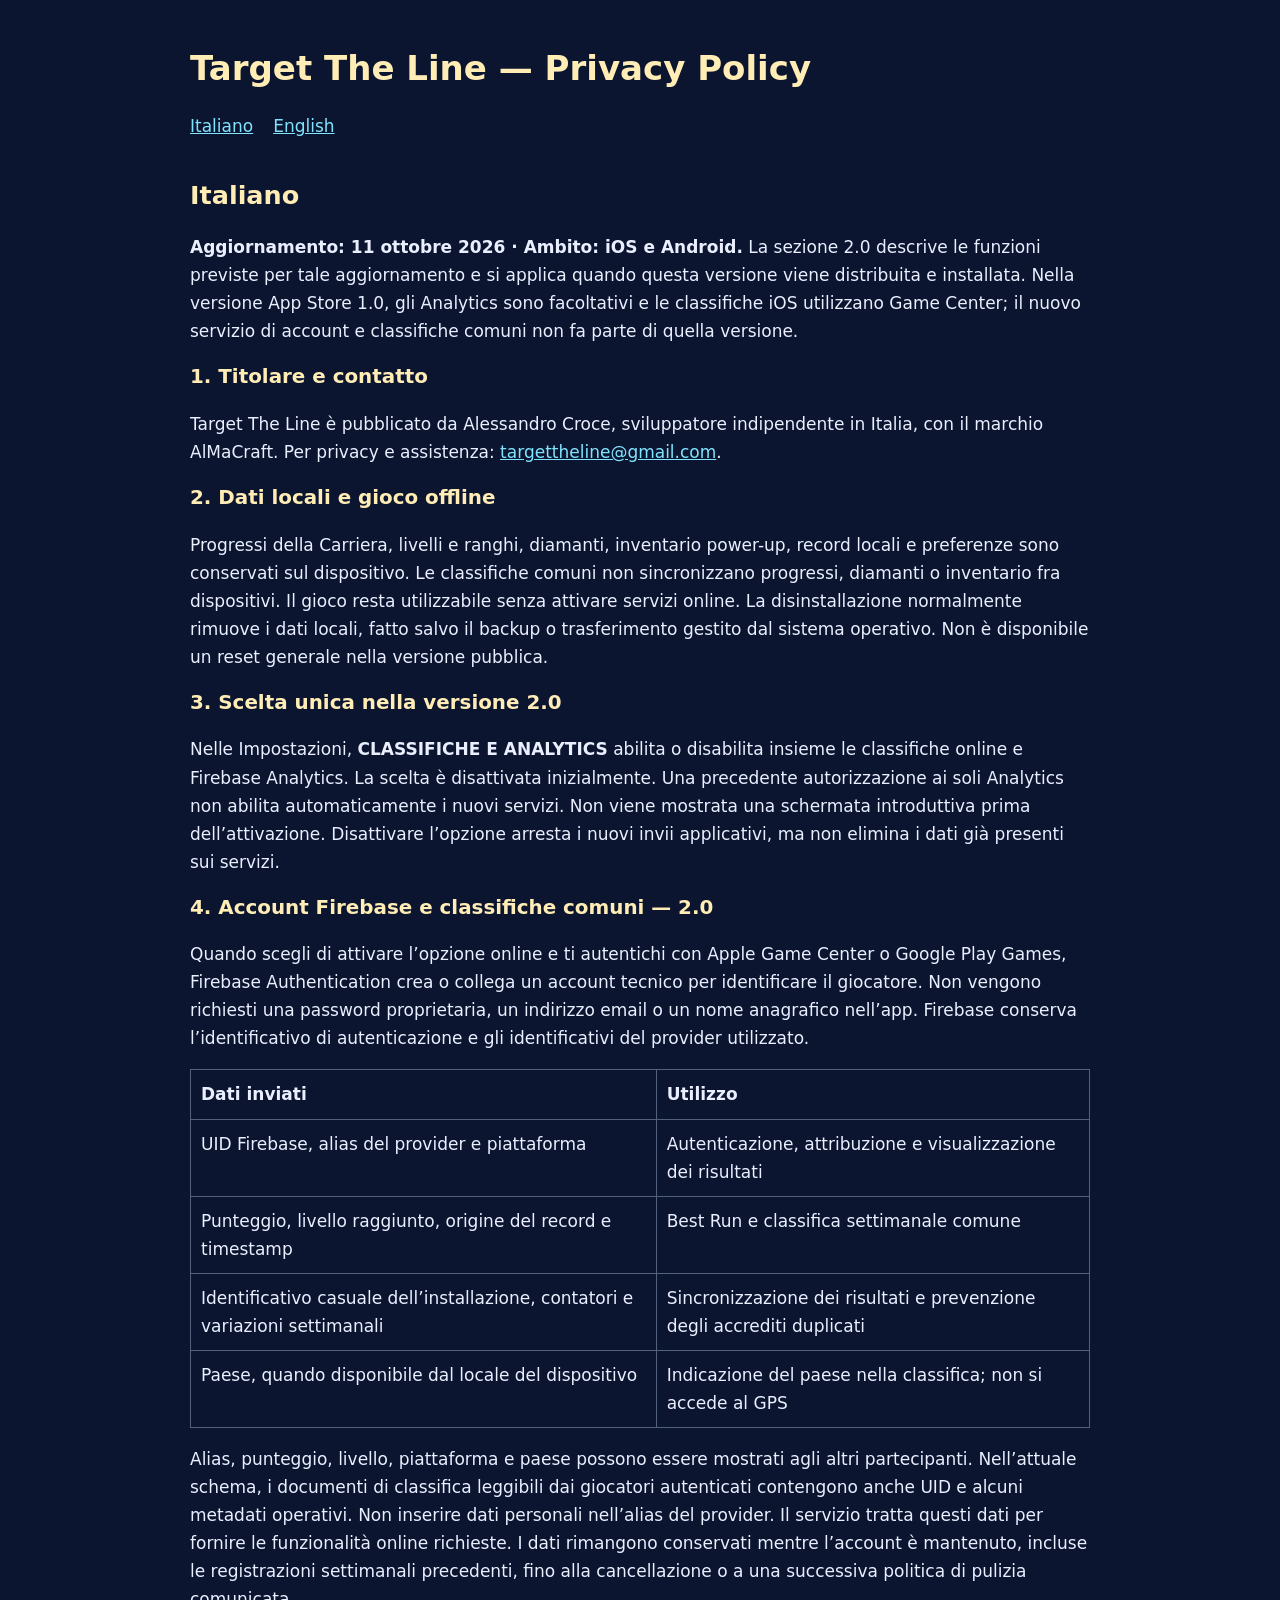
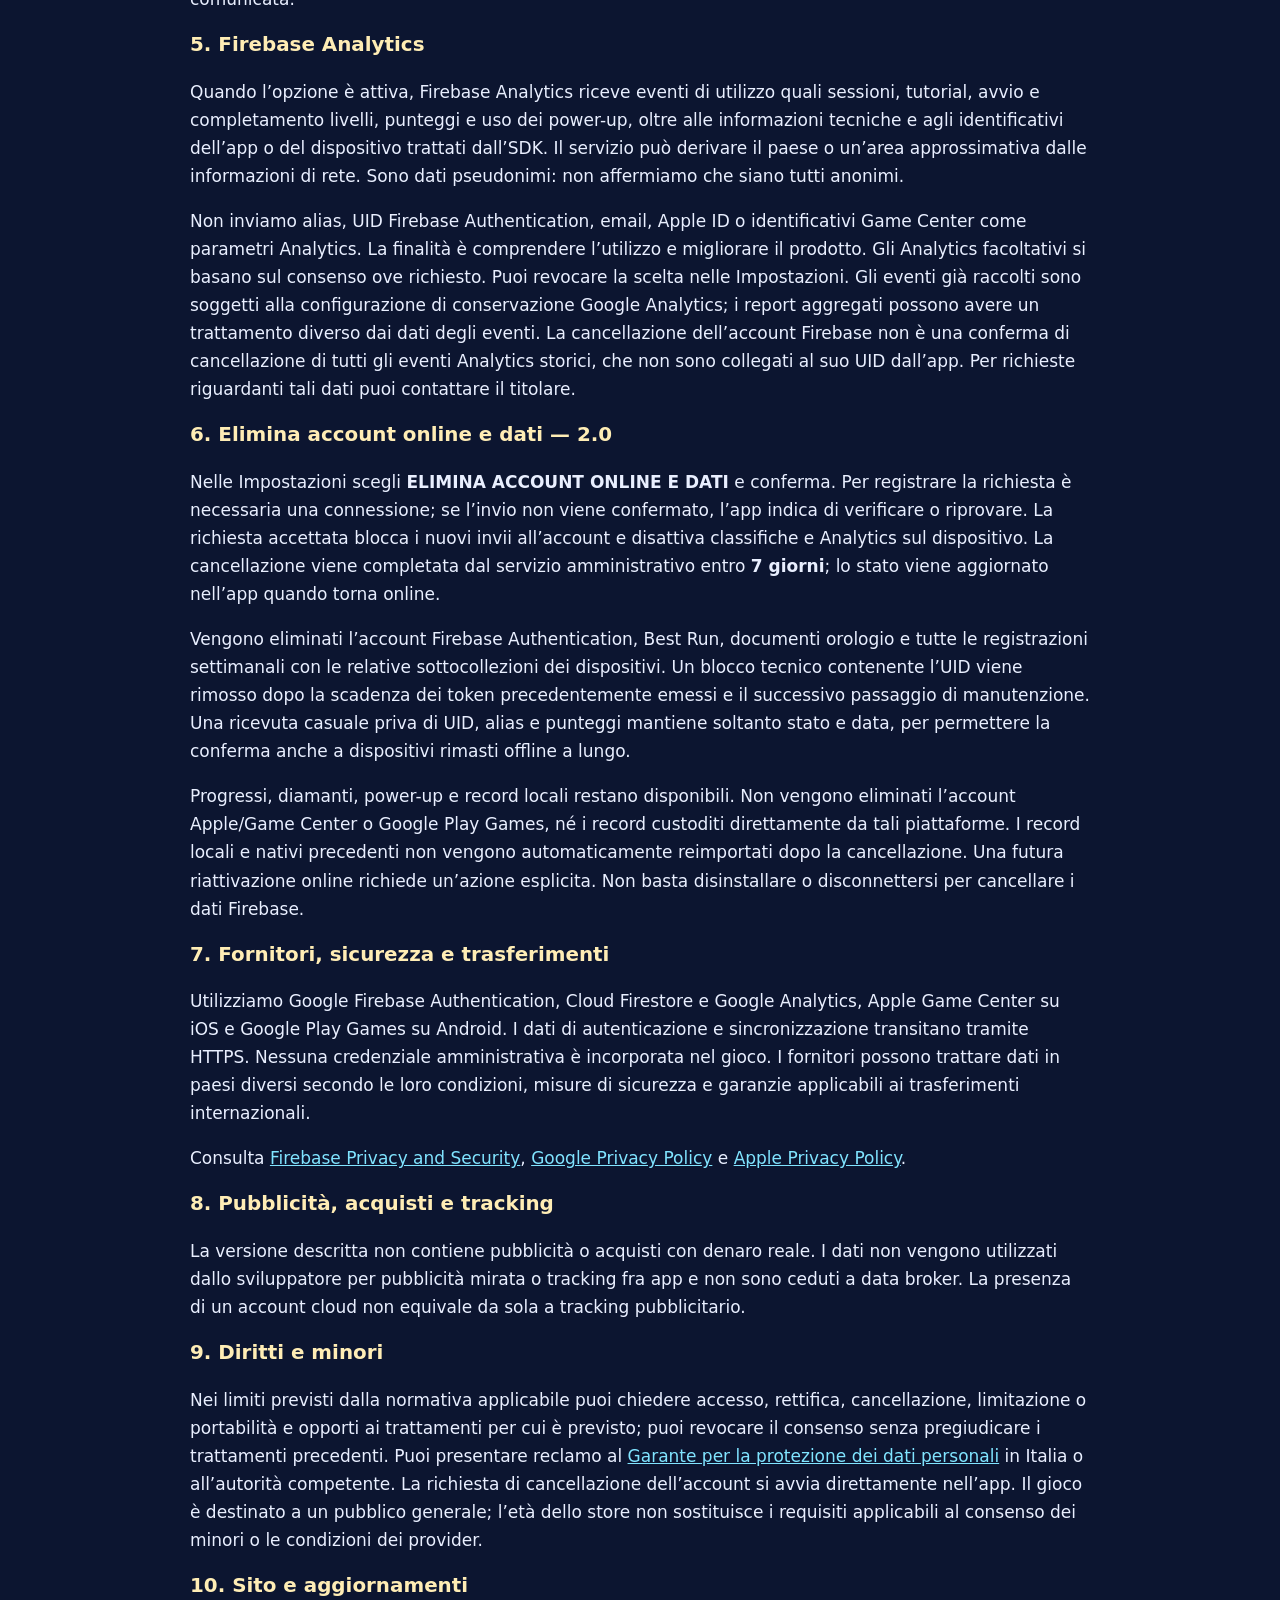
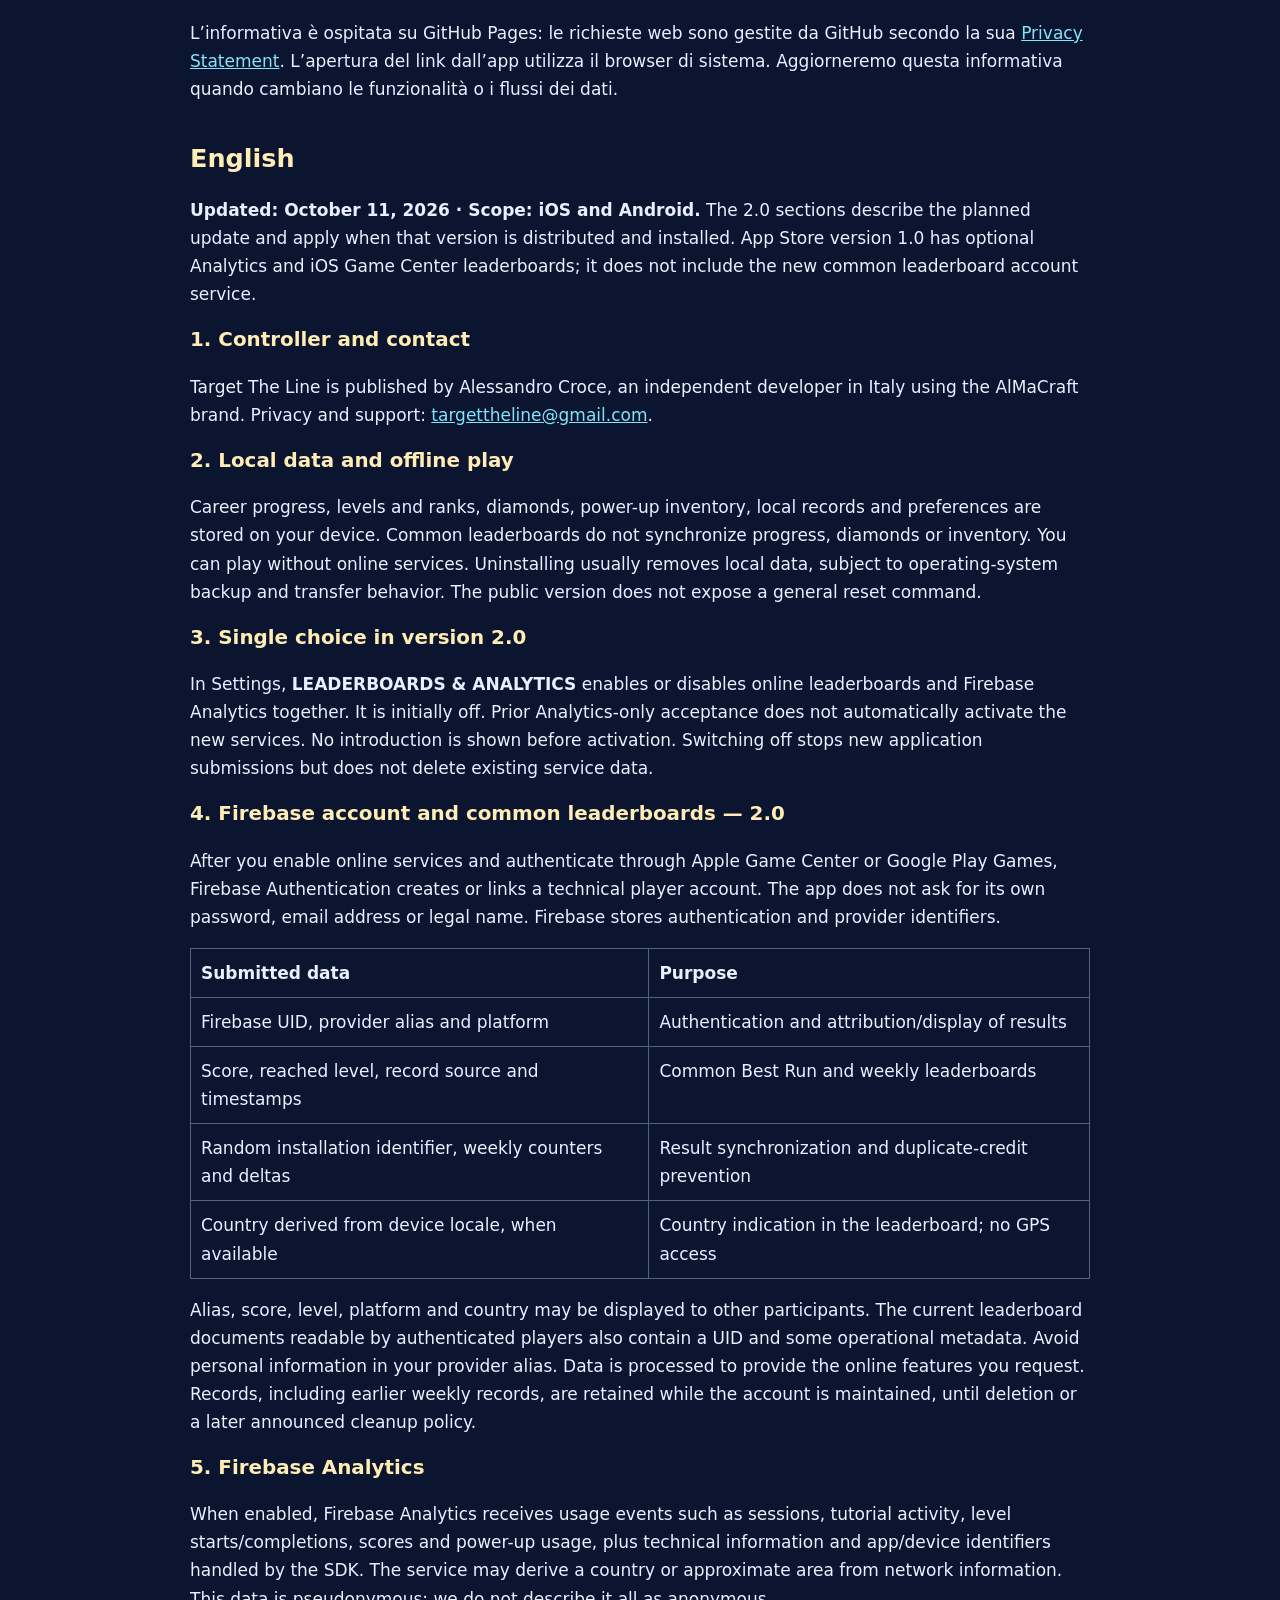
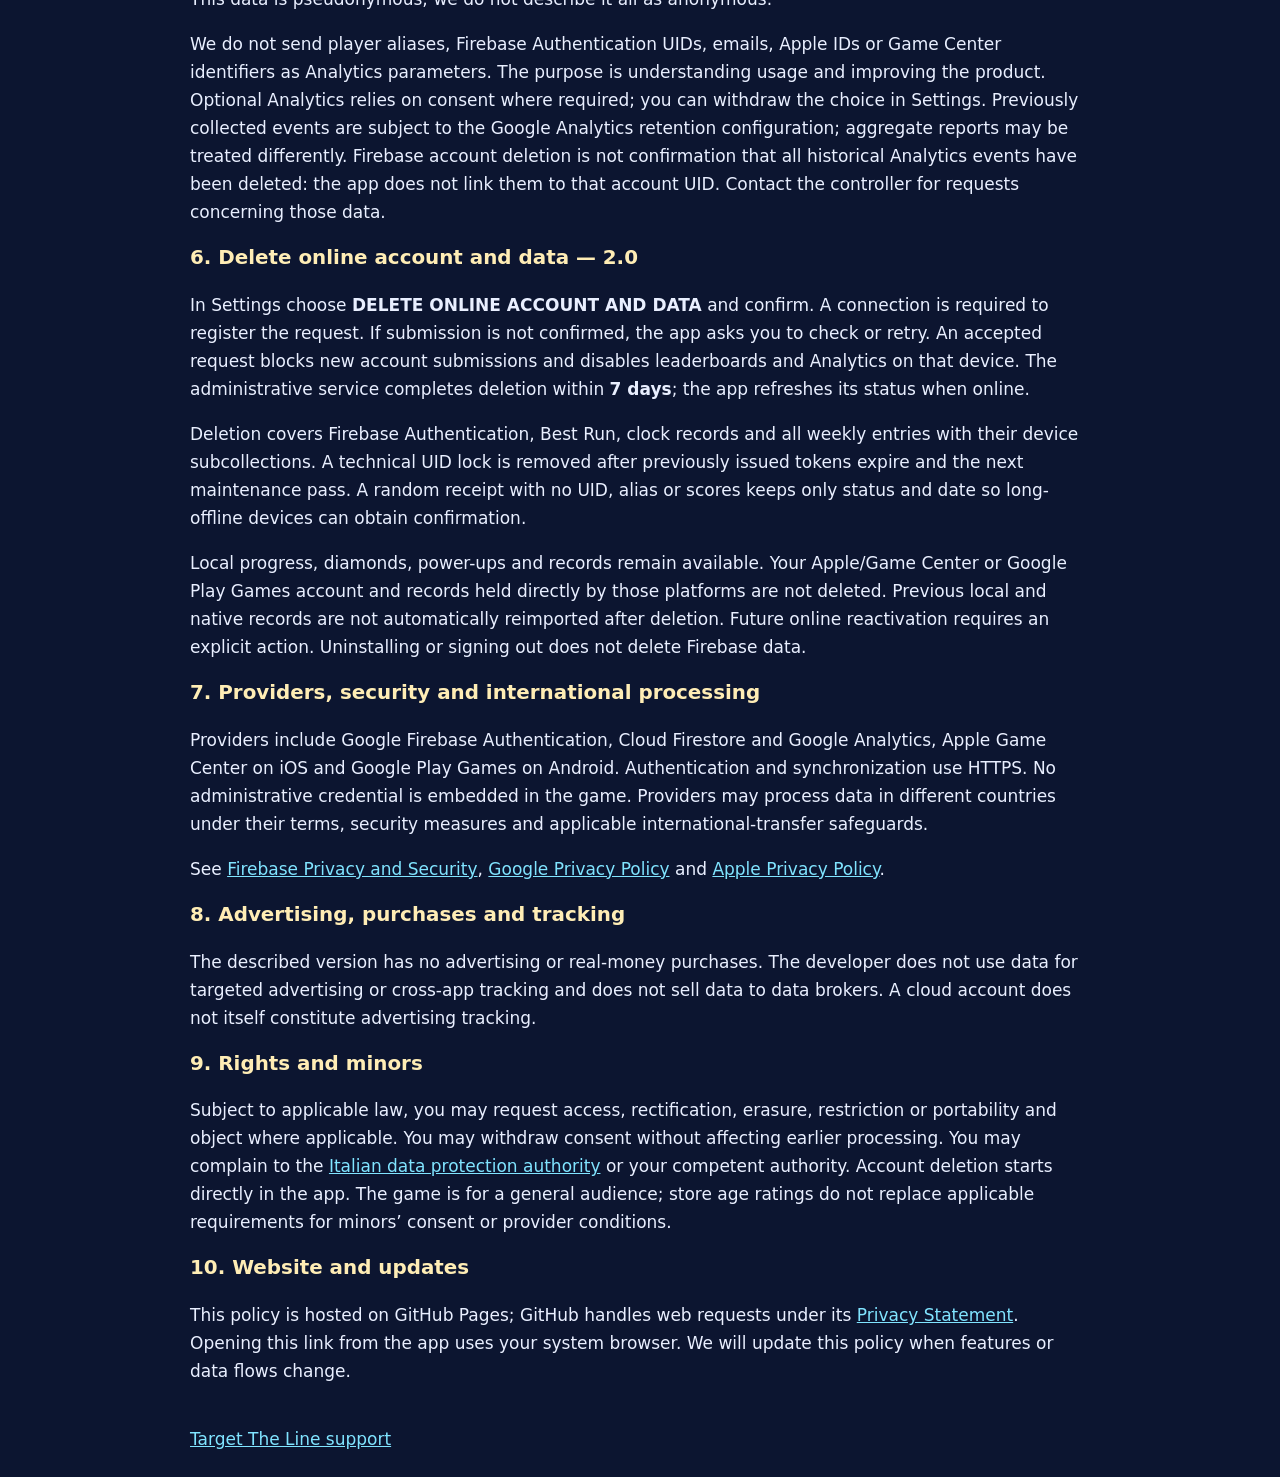
==== commit 9fa79b99: "Update TTL privacy policy for upcoming 2.0 unified online choice and account deletion" ====
--- a/privacy/index.html
+++ b/privacy/index.html
@@ -1,169 +1,25 @@
-<!doctype html>
-<html lang="en">
-<head>
-  <meta charset="utf-8">
-  <meta name="viewport" content="width=device-width, initial-scale=1">
-  <meta name="description" content="Privacy Policy for the Target The Line mobile game.">
-  <title>Target The Line — Privacy Policy</title>
-  <link rel="stylesheet" href="../site.css">
-</head>
-<body>
-  <main>
-    <article class="card">
-      <h1>Target The Line — Privacy Policy</h1>
-      <nav class="language-nav" aria-label="Language">
-        <a href="#english" lang="en">English</a>
-        <a href="#italiano" lang="it">Italiano</a>
-      </nav>
-
-      <section id="english" class="language-section" lang="en">
-        <h2>English</h2>
-        <p class="muted"><strong>Effective date:</strong> September 25, 2026 · <strong>Last updated:</strong> September 25, 2026</p>
-        <p class="summary"><strong>In short:</strong> Target The Line stores game progress locally. The app also offers optional Game Center leaderboards and optional Firebase Analytics. Analytics is disabled by default and is enabled only after the player gives consent. The app contains no advertising, does not use IDFA, and does not use data for cross-app tracking.</p>
-
-        <h3>1. Who we are</h3>
-        <p>Target The Line is published by Target The Line / Independent developer, based in Italy. For privacy or support questions, email <a href="mailto:targettheline@gmail.com">targettheline@gmail.com</a>.</p>
-
-        <h3>2. Scope</h3>
-        <p>This policy applies to the Target The Line game for iOS and Android and describes the data practices of the current release.</p>
-
-        <h3>3. Data stored locally on your device</h3>
-        <p>The game stores information locally so its features can work, including:</p>
-        <table>
-          <thead><tr><th>Local information</th><th>Purpose</th></tr></thead>
-          <tbody>
-            <tr><td data-label="Local information">Game progress, unlocked levels, best scores and times, diamonds, power-ups, and previously viewed progression screens</td><td data-label="Purpose">Save progress and in-game state between sessions</td></tr>
-            <tr><td data-label="Local information">Up to twenty local leaderboard entries containing a player-entered nickname, score, reached level, and local timestamp</td><td data-label="Purpose">Provide the device-only local leaderboard</td></tr>
-            <tr><td data-label="Local information">Language, difficulty, music, sound-effect and privacy preferences</td><td data-label="Purpose">Remember settings and consent choices</td></tr>
-          </tbody>
-        </table>
-        <p>The optional nickname used for the local leaderboard remains on the device and is not sent to Firebase Analytics. Please do not enter personal information that you do not want stored locally on your device.</p>
-
-        <h3>4. Optional Firebase Analytics</h3>
-        <p>Target The Line uses Google Firebase Analytics only for product analytics and gameplay improvement. Analytics collection is <strong>disabled by default</strong> and is enabled only after the player gives consent. The player can later disable analytics in the game’s Settings.</p>
-        <p>When analytics is enabled, Firebase Analytics may collect or derive the following categories of data:</p>
-        <ul>
-          <li><strong>Product interaction and other usage data</strong>, such as app/session activity, level starts and completions, gameplay events, scores, progress metrics, tutorial activity, power-up use, language and other low-cardinality gameplay state.</li>
-          <li><strong>Device or app-instance identifiers</strong> used by Firebase Analytics to distinguish an app installation or device context.</li>
-          <li><strong>Approximate location</strong> derived by Google from network information such as masked IP data.</li>
-          <li><strong>Technical app and device context</strong> automatically provided by the Analytics SDK, such as app version, operating-system and device information.</li>
-        </ul>
-        <p>We do not send the player’s nickname, email address, Apple ID, Game Center alias/player identifier, free-text content, or a proprietary user ID as Firebase Analytics event parameters.</p>
-        <p>The purpose of this processing is analytics: understanding how the game is used, evaluating features, identifying areas for improvement, and planning future gameplay improvements. For users where consent is required, the legal basis for optional analytics is the user’s consent.</p>
-
-        <h3>5. Advertising and tracking</h3>
-        <p>The app contains no advertising and does not use Firebase Analytics for targeted advertising or cross-app tracking. The iOS integration does not use IDFA or AdSupport for this release. We do not share app data with data brokers and do not combine app data with third-party data for advertising measurement or targeted advertising.</p>
-
-        <h3>6. Game Center</h3>
-        <p>On iOS, Target The Line offers optional Apple Game Center integration for online leaderboards, including Best Run and Weekly rankings. Game Center is not required to play the game.</p>
-        <p>If the player is already authenticated with Game Center, the app may display ranking information. If the player is not authenticated, the player can choose the in-game ranking login action to start Apple’s native Game Center authentication flow.</p>
-        <p>Game Center data is processed by Apple under Apple’s applicable privacy terms. Target The Line does not send the player’s Game Center alias or Game Center player identifier to Firebase Analytics.</p>
-
-        <h3>7. Retention, opt-out and deletion</h3>
-        <p>Local information remains on the device until it is reset in the game or the app is uninstalled, subject to the operating system’s backup or transfer behavior.</p>
-        <p>To delete local progress and other local game data, use the reset option in Settings or uninstall the app. Some preferences may be intentionally retained by the in-game reset as described in the interface.</p>
-        <p>Analytics can be disabled at any time in Settings. After analytics is disabled and the setting takes effect, the app stops sending new analytics events. Data previously collected by Firebase Analytics may remain subject to the configured Google Analytics retention settings and Google’s applicable privacy and deletion mechanisms.</p>
-        <p>Target The Line does not operate its own user-account system or proprietary cloud profile.</p>
-
-        <h3>8. Third-party services</h3>
-        <p>The current release uses:</p>
-        <ul>
-          <li><strong>Google Firebase Analytics</strong> for optional analytics after consent. See <a href="https://policies.google.com/privacy">Google Privacy Policy</a> and <a href="https://firebase.google.com/support/privacy">Firebase Privacy and Security</a>.</li>
-          <li><strong>Apple Game Center</strong> on iOS for optional authentication and leaderboards. See <a href="https://www.apple.com/legal/privacy/">Apple Privacy Policy</a>.</li>
-        </ul>
-        <p>Opening this Privacy Policy from Settings uses the device’s system browser.</p>
-
-        <h3>9. Children</h3>
-        <p>Target The Line is intended for a general audience and is not specifically directed to children. The app does not intentionally ask users to provide personal profile information. Optional analytics remains subject to the consent controls described above and platform requirements.</p>
-
-        <h3>10. Security and international processing</h3>
-        <p>Data transmitted to third-party services is handled through their SDKs and network security measures. Google and Apple may process data on infrastructure located in different countries according to their applicable privacy terms and legal transfer mechanisms.</p>
-
-        <h3>11. This website</h3>
-        <p>This static website contains no developer-added analytics, advertising, tracking code, external fonts, third-party scripts, or developer-set cookies. It is hosted by GitHub Pages; requests to the site are handled by GitHub under <a href="https://docs.github.com/en/site-policy/privacy-policies/github-general-privacy-statement">GitHub’s Privacy Statement</a>.</p>
-
-        <h3>12. Changes to this policy</h3>
-        <p>We may update this policy when features, SDKs or data practices change. The current effective and update dates appear above. Store privacy disclosures are also reviewed when relevant data practices change.</p>
-
-        <h3>13. Contact</h3>
-        <p>Privacy and support enquiries: <a href="mailto:targettheline@gmail.com">targettheline@gmail.com</a>.</p>
-      </section>
-
-      <section id="italiano" class="language-section" lang="it">
-        <h2>Italiano</h2>
-        <p class="muted"><strong>Data di efficacia:</strong> 25 settembre 2026 · <strong>Ultimo aggiornamento:</strong> 25 settembre 2026</p>
-        <p class="summary"><strong>In breve:</strong> Target The Line conserva localmente i progressi di gioco. L’app offre inoltre classifiche Game Center facoltative e Firebase Analytics facoltativo. Gli Analytics sono disattivati per impostazione predefinita e vengono attivati soltanto dopo il consenso del giocatore. L’app non contiene pubblicità, non usa IDFA e non utilizza i dati per il tracking tra app.</p>
-
-        <h3>1. Chi siamo</h3>
-        <p>Target The Line è pubblicato da Target The Line / Independent developer, con sede in Italia. Per domande su privacy o assistenza, scrivi a <a href="mailto:targettheline@gmail.com">targettheline@gmail.com</a>.</p>
-
-        <h3>2. Ambito</h3>
-        <p>Questa informativa si applica al gioco Target The Line per iOS e Android e descrive il trattamento dei dati nella versione corrente.</p>
-
-        <h3>3. Dati conservati localmente sul dispositivo</h3>
-        <p>Il gioco conserva localmente alcune informazioni per fornire le proprie funzioni, tra cui:</p>
-        <table>
-          <thead><tr><th>Informazioni locali</th><th>Finalità</th></tr></thead>
-          <tbody>
-            <tr><td data-label="Informazioni locali">Progressi, livelli sbloccati, migliori punteggi e tempi, diamanti, power-up e schermate di progressione già visualizzate</td><td data-label="Finalità">Salvare progressi e stato di gioco tra le sessioni</td></tr>
-            <tr><td data-label="Informazioni locali">Fino a venti voci della classifica locale contenenti nickname inserito dal giocatore, punteggio, livello raggiunto e timestamp locale</td><td data-label="Finalità">Fornire la classifica locale presente esclusivamente sul dispositivo</td></tr>
-            <tr><td data-label="Informazioni locali">Preferenze di lingua, difficoltà, musica, effetti sonori e privacy</td><td data-label="Finalità">Ricordare impostazioni e scelte di consenso</td></tr>
-          </tbody>
-        </table>
-        <p>Il nickname facoltativo usato nella classifica locale resta sul dispositivo e non viene inviato a Firebase Analytics. Non inserire dati personali che non desideri conservare localmente sul dispositivo.</p>
-
-        <h3>4. Firebase Analytics facoltativo</h3>
-        <p>Target The Line utilizza Google Firebase Analytics esclusivamente per analisi del prodotto e miglioramento del gameplay. La raccolta Analytics è <strong>disattivata per impostazione predefinita</strong> e viene attivata soltanto dopo il consenso del giocatore. Il giocatore può successivamente disattivare gli Analytics dalle Impostazioni del gioco.</p>
-        <p>Quando gli Analytics sono attivi, Firebase Analytics può raccogliere o derivare le seguenti categorie di dati:</p>
-        <ul>
-          <li><strong>Interazione con il prodotto e altri dati sull’utilizzo</strong>, come attività dell’app e delle sessioni, avvio e completamento dei livelli, eventi di gameplay, punteggi, metriche di avanzamento, attività del tutorial, uso dei power-up, lingua e altri stati di gioco a bassa cardinalità.</li>
-          <li><strong>Identificativi del dispositivo o dell’istanza dell’app</strong> utilizzati da Firebase Analytics per distinguere un’installazione dell’app o il relativo contesto dispositivo.</li>
-          <li><strong>Posizione approssimativa</strong> derivata da Google da informazioni di rete, ad esempio dati IP mascherati.</li>
-          <li><strong>Informazioni tecniche sull’app e sul dispositivo</strong> fornite automaticamente dall’SDK Analytics, come versione dell’app, sistema operativo e informazioni sul dispositivo.</li>
-        </ul>
-        <p>Non inviamo come parametri di Firebase Analytics il nickname del giocatore, l’indirizzo email, l’Apple ID, l’alias o l’identificativo giocatore di Game Center, contenuti di testo libero o un identificativo utente proprietario.</p>
-        <p>La finalità del trattamento è l’analisi: comprendere come viene utilizzato il gioco, valutare le funzionalità, individuare aree di miglioramento e pianificare futuri miglioramenti del gameplay. Per gli utenti per i quali è richiesto, la base giuridica degli Analytics facoltativi è il consenso dell’utente.</p>
-
-        <h3>5. Pubblicità e tracking</h3>
-        <p>L’app non contiene pubblicità e non utilizza Firebase Analytics per pubblicità mirata o tracking tra app. L’integrazione iOS di questa versione non utilizza IDFA o AdSupport. Non condividiamo i dati dell’app con data broker e non combiniamo i dati dell’app con dati di terze parti per misurazione pubblicitaria o pubblicità mirata.</p>
-
-        <h3>6. Game Center</h3>
-        <p>Su iOS, Target The Line offre l’integrazione facoltativa con Apple Game Center per classifiche online, incluse Best Run e Weekly. Game Center non è necessario per giocare.</p>
-        <p>Se il giocatore è già autenticato su Game Center, l’app può mostrare informazioni sul ranking. Se non è autenticato, il giocatore può scegliere l’azione di login alla classifica presente nel gioco per avviare il flusso nativo di autenticazione Game Center di Apple.</p>
-        <p>I dati Game Center sono trattati da Apple secondo le relative condizioni e informative privacy. Target The Line non invia l’alias Game Center o l’identificativo giocatore Game Center a Firebase Analytics.</p>
-
-        <h3>7. Conservazione, disattivazione e cancellazione</h3>
-        <p>Le informazioni locali restano sul dispositivo finché non vengono azzerate nel gioco o finché l’app non viene disinstallata, fatto salvo il comportamento di backup o trasferimento del sistema operativo.</p>
-        <p>Per cancellare progressi e altri dati locali del gioco, usa l’opzione di reset nelle Impostazioni oppure disinstalla l’app. Alcune preferenze possono essere intenzionalmente mantenute dal reset interno, come indicato nell’interfaccia.</p>
-        <p>Gli Analytics possono essere disattivati in qualsiasi momento dalle Impostazioni. Dopo la disattivazione e una volta che l’impostazione ha effetto, l’app smette di inviare nuovi eventi Analytics. I dati già raccolti da Firebase Analytics possono rimanere soggetti alle impostazioni di conservazione configurate in Google Analytics e ai meccanismi applicabili di privacy e cancellazione di Google.</p>
-        <p>Target The Line non gestisce un proprio sistema di account utente o un profilo cloud proprietario.</p>
-
-        <h3>8. Servizi di terze parti</h3>
-        <p>La versione corrente utilizza:</p>
-        <ul>
-          <li><strong>Google Firebase Analytics</strong> per Analytics facoltativi dopo il consenso. Consulta la <a href="https://policies.google.com/privacy">Privacy Policy di Google</a> e le informazioni <a href="https://firebase.google.com/support/privacy">Firebase Privacy and Security</a>.</li>
-          <li><strong>Apple Game Center</strong> su iOS per autenticazione e classifiche facoltative. Consulta la <a href="https://www.apple.com/legal/privacy/">Privacy Policy di Apple</a>.</li>
-        </ul>
-        <p>L’apertura di questa Privacy Policy dalle Impostazioni utilizza il browser di sistema del dispositivo.</p>
-
-        <h3>9. Minori</h3>
-        <p>Target The Line è destinato a un pubblico generale e non è specificamente rivolto ai bambini. L’app non richiede intenzionalmente agli utenti di fornire informazioni personali di profilo. Gli Analytics facoltativi restano soggetti ai controlli di consenso descritti sopra e ai requisiti della piattaforma.</p>
-
-        <h3>10. Sicurezza e trattamento internazionale</h3>
-        <p>I dati trasmessi ai servizi di terze parti sono gestiti attraverso i relativi SDK e misure di sicurezza di rete. Google e Apple possono trattare dati su infrastrutture situate in Paesi diversi secondo le rispettive informative privacy e i meccanismi giuridici di trasferimento applicabili.</p>
-
-        <h3>11. Questo sito web</h3>
-        <p>Questo sito statico non contiene analytics aggiunti dallo sviluppatore, pubblicità, codice di tracking, font esterni, script di terze parti o cookie impostati dallo sviluppatore. È ospitato da GitHub Pages; le richieste al sito sono gestite da GitHub secondo la <a href="https://docs.github.com/it/site-policy/privacy-policies/github-general-privacy-statement">Privacy Statement di GitHub</a>.</p>
-
-        <h3>12. Modifiche a questa informativa</h3>
-        <p>Potremo aggiornare questa informativa quando cambiano funzionalità, SDK o pratiche relative ai dati. Le date di efficacia e aggiornamento correnti sono riportate sopra. Anche le dichiarazioni privacy degli store vengono riesaminate quando cambiano le pratiche di trattamento rilevanti.</p>
-
-        <h3>13. Contatti</h3>
-        <p>Privacy e assistenza: <a href="mailto:targettheline@gmail.com">targettheline@gmail.com</a>.</p>
-      </section>
-
-      <footer><a href="../">Target The Line support home</a></footer>
-    </article>
-  </main>
-</body>
-</html>
+<!doctype html><html lang="it"><head><meta charset="utf-8"><meta name="viewport" content="width=device-width,initial-scale=1"><title>Target The Line — Privacy</title><style>body{margin:0;background:#0c1530;color:#e9efff;font:17px/1.65 system-ui,sans-serif}main{max-width:900px;margin:auto;padding:24px}a{color:#80e4ff}h1,h2,h3{line-height:1.25;color:#ffedb5}table{width:100%;border-collapse:collapse}td,th{padding:10px;border:1px solid #52617d;text-align:left;vertical-align:top}section{margin:40px 0}nav{display:flex;gap:20px}p{overflow-wrap:anywhere}@media(max-width:540px){main{padding:18px}table{font-size:14px}}</style></head><body><main><h1>Target The Line — Privacy Policy</h1><nav><a href="#italiano">Italiano</a><a href="#english">English</a></nav><section id="italiano" lang="it"><h2>Italiano</h2>
+<p><strong>Aggiornamento: 11 ottobre 2026 · Ambito: iOS e Android.</strong> La sezione 2.0 descrive le funzioni previste per tale aggiornamento e si applica quando questa versione viene distribuita e installata. Nella versione App Store 1.0, gli Analytics sono facoltativi e le classifiche iOS utilizzano Game Center; il nuovo servizio di account e classifiche comuni non fa parte di quella versione.</p>
+<h3>1. Titolare e contatto</h3><p>Target The Line è pubblicato da Alessandro Croce, sviluppatore indipendente in Italia, con il marchio AlMaCraft. Per privacy e assistenza: <a href="mailto:targettheline@gmail.com">targettheline@gmail.com</a>.</p>
+<h3>2. Dati locali e gioco offline</h3><p>Progressi della Carriera, livelli e ranghi, diamanti, inventario power-up, record locali e preferenze sono conservati sul dispositivo. Le classifiche comuni non sincronizzano progressi, diamanti o inventario fra dispositivi. Il gioco resta utilizzabile senza attivare servizi online. La disinstallazione normalmente rimuove i dati locali, fatto salvo il backup o trasferimento gestito dal sistema operativo. Non è disponibile un reset generale nella versione pubblica.</p>
+<h3>3. Scelta unica nella versione 2.0</h3><p>Nelle Impostazioni, <strong>CLASSIFICHE E ANALYTICS</strong> abilita o disabilita insieme le classifiche online e Firebase Analytics. La scelta è disattivata inizialmente. Una precedente autorizzazione ai soli Analytics non abilita automaticamente i nuovi servizi. Non viene mostrata una schermata introduttiva prima dell’attivazione. Disattivare l’opzione arresta i nuovi invii applicativi, ma non elimina i dati già presenti sui servizi.</p>
+<h3>4. Account Firebase e classifiche comuni — 2.0</h3><p>Quando scegli di attivare l’opzione online e ti autentichi con Apple Game Center o Google Play Games, Firebase Authentication crea o collega un account tecnico per identificare il giocatore. Non vengono richiesti una password proprietaria, un indirizzo email o un nome anagrafico nell’app. Firebase conserva l’identificativo di autenticazione e gli identificativi del provider utilizzato.</p>
+<table><thead><tr><th>Dati inviati</th><th>Utilizzo</th></tr></thead><tbody><tr><td>UID Firebase, alias del provider e piattaforma</td><td>Autenticazione, attribuzione e visualizzazione dei risultati</td></tr><tr><td>Punteggio, livello raggiunto, origine del record e timestamp</td><td>Best Run e classifica settimanale comune</td></tr><tr><td>Identificativo casuale dell’installazione, contatori e variazioni settimanali</td><td>Sincronizzazione dei risultati e prevenzione degli accrediti duplicati</td></tr><tr><td>Paese, quando disponibile dal locale del dispositivo</td><td>Indicazione del paese nella classifica; non si accede al GPS</td></tr></tbody></table>
+<p>Alias, punteggio, livello, piattaforma e paese possono essere mostrati agli altri partecipanti. Nell’attuale schema, i documenti di classifica leggibili dai giocatori autenticati contengono anche UID e alcuni metadati operativi. Non inserire dati personali nell’alias del provider. Il servizio tratta questi dati per fornire le funzionalità online richieste. I dati rimangono conservati mentre l’account è mantenuto, incluse le registrazioni settimanali precedenti, fino alla cancellazione o a una successiva politica di pulizia comunicata.</p>
+<h3>5. Firebase Analytics</h3><p>Quando l’opzione è attiva, Firebase Analytics riceve eventi di utilizzo quali sessioni, tutorial, avvio e completamento livelli, punteggi e uso dei power-up, oltre alle informazioni tecniche e agli identificativi dell’app o del dispositivo trattati dall’SDK. Il servizio può derivare il paese o un’area approssimativa dalle informazioni di rete. Sono dati pseudonimi: non affermiamo che siano tutti anonimi.</p><p>Non inviamo alias, UID Firebase Authentication, email, Apple ID o identificativi Game Center come parametri Analytics. La finalità è comprendere l’utilizzo e migliorare il prodotto. Gli Analytics facoltativi si basano sul consenso ove richiesto. Puoi revocare la scelta nelle Impostazioni. Gli eventi già raccolti sono soggetti alla configurazione di conservazione Google Analytics; i report aggregati possono avere un trattamento diverso dai dati degli eventi. La cancellazione dell’account Firebase non è una conferma di cancellazione di tutti gli eventi Analytics storici, che non sono collegati al suo UID dall’app. Per richieste riguardanti tali dati puoi contattare il titolare.</p>
+<h3>6. Elimina account online e dati — 2.0</h3><p>Nelle Impostazioni scegli <strong>ELIMINA ACCOUNT ONLINE E DATI</strong> e conferma. Per registrare la richiesta è necessaria una connessione; se l’invio non viene confermato, l’app indica di verificare o riprovare. La richiesta accettata blocca i nuovi invii all’account e disattiva classifiche e Analytics sul dispositivo. La cancellazione viene completata dal servizio amministrativo entro <strong>7 giorni</strong>; lo stato viene aggiornato nell’app quando torna online.</p><p>Vengono eliminati l’account Firebase Authentication, Best Run, documenti orologio e tutte le registrazioni settimanali con le relative sottocollezioni dei dispositivi. Un blocco tecnico contenente l’UID viene rimosso dopo la scadenza dei token precedentemente emessi e il successivo passaggio di manutenzione. Una ricevuta casuale priva di UID, alias e punteggi mantiene soltanto stato e data, per permettere la conferma anche a dispositivi rimasti offline a lungo.</p><p>Progressi, diamanti, power-up e record locali restano disponibili. Non vengono eliminati l’account Apple/Game Center o Google Play Games, né i record custoditi direttamente da tali piattaforme. I record locali e nativi precedenti non vengono automaticamente reimportati dopo la cancellazione. Una futura riattivazione online richiede un’azione esplicita. Non basta disinstallare o disconnettersi per cancellare i dati Firebase.</p>
+<h3>7. Fornitori, sicurezza e trasferimenti</h3><p>Utilizziamo Google Firebase Authentication, Cloud Firestore e Google Analytics, Apple Game Center su iOS e Google Play Games su Android. I dati di autenticazione e sincronizzazione transitano tramite HTTPS. Nessuna credenziale amministrativa è incorporata nel gioco. I fornitori possono trattare dati in paesi diversi secondo le loro condizioni, misure di sicurezza e garanzie applicabili ai trasferimenti internazionali.</p><p>Consulta <a href="https://firebase.google.com/support/privacy">Firebase Privacy and Security</a>, <a href="https://policies.google.com/privacy">Google Privacy Policy</a> e <a href="https://www.apple.com/legal/privacy/">Apple Privacy Policy</a>.</p>
+<h3>8. Pubblicità, acquisti e tracking</h3><p>La versione descritta non contiene pubblicità o acquisti con denaro reale. I dati non vengono utilizzati dallo sviluppatore per pubblicità mirata o tracking fra app e non sono ceduti a data broker. La presenza di un account cloud non equivale da sola a tracking pubblicitario.</p>
+<h3>9. Diritti e minori</h3><p>Nei limiti previsti dalla normativa applicabile puoi chiedere accesso, rettifica, cancellazione, limitazione o portabilità e opporti ai trattamenti per cui è previsto; puoi revocare il consenso senza pregiudicare i trattamenti precedenti. Puoi presentare reclamo al <a href="https://www.garanteprivacy.it/">Garante per la protezione dei dati personali</a> in Italia o all’autorità competente. La richiesta di cancellazione dell’account si avvia direttamente nell’app. Il gioco è destinato a un pubblico generale; l’età dello store non sostituisce i requisiti applicabili al consenso dei minori o le condizioni dei provider.</p>
+<h3>10. Sito e aggiornamenti</h3><p>L’informativa è ospitata su GitHub Pages: le richieste web sono gestite da GitHub secondo la sua <a href="https://docs.github.com/en/site-policy/privacy-policies/github-general-privacy-statement">Privacy Statement</a>. L’apertura del link dall’app utilizza il browser di sistema. Aggiorneremo questa informativa quando cambiano le funzionalità o i flussi dei dati.</p></section><section id="english" lang="en"><h2>English</h2>
+<p><strong>Updated: October 11, 2026 · Scope: iOS and Android.</strong> The 2.0 sections describe the planned update and apply when that version is distributed and installed. App Store version 1.0 has optional Analytics and iOS Game Center leaderboards; it does not include the new common leaderboard account service.</p>
+<h3>1. Controller and contact</h3><p>Target The Line is published by Alessandro Croce, an independent developer in Italy using the AlMaCraft brand. Privacy and support: <a href="mailto:targettheline@gmail.com">targettheline@gmail.com</a>.</p>
+<h3>2. Local data and offline play</h3><p>Career progress, levels and ranks, diamonds, power-up inventory, local records and preferences are stored on your device. Common leaderboards do not synchronize progress, diamonds or inventory. You can play without online services. Uninstalling usually removes local data, subject to operating-system backup and transfer behavior. The public version does not expose a general reset command.</p>
+<h3>3. Single choice in version 2.0</h3><p>In Settings, <strong>LEADERBOARDS &amp; ANALYTICS</strong> enables or disables online leaderboards and Firebase Analytics together. It is initially off. Prior Analytics-only acceptance does not automatically activate the new services. No introduction is shown before activation. Switching off stops new application submissions but does not delete existing service data.</p>
+<h3>4. Firebase account and common leaderboards — 2.0</h3><p>After you enable online services and authenticate through Apple Game Center or Google Play Games, Firebase Authentication creates or links a technical player account. The app does not ask for its own password, email address or legal name. Firebase stores authentication and provider identifiers.</p><table><thead><tr><th>Submitted data</th><th>Purpose</th></tr></thead><tbody><tr><td>Firebase UID, provider alias and platform</td><td>Authentication and attribution/display of results</td></tr><tr><td>Score, reached level, record source and timestamps</td><td>Common Best Run and weekly leaderboards</td></tr><tr><td>Random installation identifier, weekly counters and deltas</td><td>Result synchronization and duplicate-credit prevention</td></tr><tr><td>Country derived from device locale, when available</td><td>Country indication in the leaderboard; no GPS access</td></tr></tbody></table><p>Alias, score, level, platform and country may be displayed to other participants. The current leaderboard documents readable by authenticated players also contain a UID and some operational metadata. Avoid personal information in your provider alias. Data is processed to provide the online features you request. Records, including earlier weekly records, are retained while the account is maintained, until deletion or a later announced cleanup policy.</p>
+<h3>5. Firebase Analytics</h3><p>When enabled, Firebase Analytics receives usage events such as sessions, tutorial activity, level starts/completions, scores and power-up usage, plus technical information and app/device identifiers handled by the SDK. The service may derive a country or approximate area from network information. This data is pseudonymous; we do not describe it all as anonymous.</p><p>We do not send player aliases, Firebase Authentication UIDs, emails, Apple IDs or Game Center identifiers as Analytics parameters. The purpose is understanding usage and improving the product. Optional Analytics relies on consent where required; you can withdraw the choice in Settings. Previously collected events are subject to the Google Analytics retention configuration; aggregate reports may be treated differently. Firebase account deletion is not confirmation that all historical Analytics events have been deleted: the app does not link them to that account UID. Contact the controller for requests concerning those data.</p>
+<h3>6. Delete online account and data — 2.0</h3><p>In Settings choose <strong>DELETE ONLINE ACCOUNT AND DATA</strong> and confirm. A connection is required to register the request. If submission is not confirmed, the app asks you to check or retry. An accepted request blocks new account submissions and disables leaderboards and Analytics on that device. The administrative service completes deletion within <strong>7 days</strong>; the app refreshes its status when online.</p><p>Deletion covers Firebase Authentication, Best Run, clock records and all weekly entries with their device subcollections. A technical UID lock is removed after previously issued tokens expire and the next maintenance pass. A random receipt with no UID, alias or scores keeps only status and date so long-offline devices can obtain confirmation.</p><p>Local progress, diamonds, power-ups and records remain available. Your Apple/Game Center or Google Play Games account and records held directly by those platforms are not deleted. Previous local and native records are not automatically reimported after deletion. Future online reactivation requires an explicit action. Uninstalling or signing out does not delete Firebase data.</p>
+<h3>7. Providers, security and international processing</h3><p>Providers include Google Firebase Authentication, Cloud Firestore and Google Analytics, Apple Game Center on iOS and Google Play Games on Android. Authentication and synchronization use HTTPS. No administrative credential is embedded in the game. Providers may process data in different countries under their terms, security measures and applicable international-transfer safeguards.</p><p>See <a href="https://firebase.google.com/support/privacy">Firebase Privacy and Security</a>, <a href="https://policies.google.com/privacy">Google Privacy Policy</a> and <a href="https://www.apple.com/legal/privacy/">Apple Privacy Policy</a>.</p>
+<h3>8. Advertising, purchases and tracking</h3><p>The described version has no advertising or real-money purchases. The developer does not use data for targeted advertising or cross-app tracking and does not sell data to data brokers. A cloud account does not itself constitute advertising tracking.</p>
+<h3>9. Rights and minors</h3><p>Subject to applicable law, you may request access, rectification, erasure, restriction or portability and object where applicable. You may withdraw consent without affecting earlier processing. You may complain to the <a href="https://www.garanteprivacy.it/">Italian data protection authority</a> or your competent authority. Account deletion starts directly in the app. The game is for a general audience; store age ratings do not replace applicable requirements for minors’ consent or provider conditions.</p>
+<h3>10. Website and updates</h3><p>This policy is hosted on GitHub Pages; GitHub handles web requests under its <a href="https://docs.github.com/en/site-policy/privacy-policies/github-general-privacy-statement">Privacy Statement</a>. Opening this link from the app uses your system browser. We will update this policy when features or data flows change.</p></section><footer><a href="../">Target The Line support</a></footer></main></body></html>
